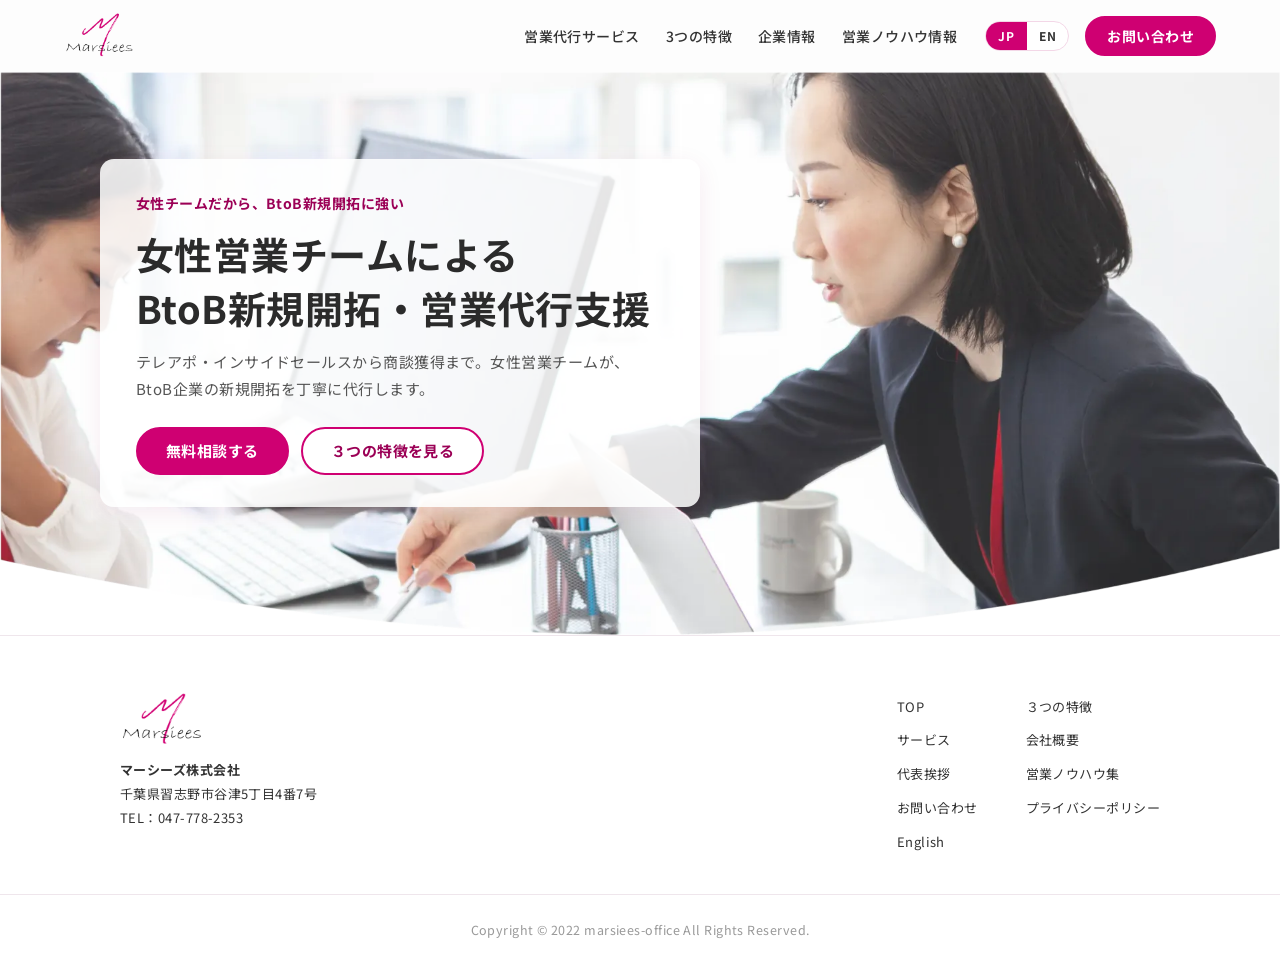
==== index.html @ 4cce7d61 "日本語トップのファーストビューを作成" ====
<!DOCTYPE html>
<html lang="ja">
<head>
<meta charset="UTF-8">
<meta name="viewport" content="width=device-width, initial-scale=1">
<title>営業代行は女性営業チームの【マーシーズ株式会社】へお任せ</title>
<link rel="icon" href="images/favicon-32.png" sizes="32x32">
<link rel="icon" href="images/icon-192.png" sizes="192x192">
<link rel="apple-touch-icon" href="images/apple-touch-icon.png">
<link rel="preconnect" href="https://fonts.googleapis.com">
<link rel="preconnect" href="https://fonts.gstatic.com" crossorigin>
<link rel="stylesheet" href="https://fonts.googleapis.com/css2?family=Archivo+Black&family=Noto+Sans+JP:wght@400;500;700;800&display=swap">
<link rel="stylesheet" href="css/style.css">
</head>
<body>
<a class="skip" href="#main">本文へスキップ</a>

<header class="header" id="header">
  <div class="header__inner">
    <a class="header__logo" href="./">
      <img src="images/logo.png" alt="マーシーズ株式会社" width="120" height="76">
    </a>
    <nav class="gnav" id="gnav" aria-label="メインメニュー">
      <ul class="gnav__list">
        <li><a href="https://marsiees.com/service/">営業代行サービス</a></li>
        <li><a href="#feature">3つの特徴</a></li>
        <li><a href="https://marsiees.com/about/">企業情報</a></li>
        <li><a href="https://marsiees.com/column/">営業ノウハウ情報</a></li>
      </ul>
      <div class="gnav__sub">
        <div class="lang" aria-label="言語切り替え">
          <span class="lang__item is-current" aria-current="true">JP</span>
          <a class="lang__item" href="en/" hreflang="en" lang="en">EN</a>
        </div>
        <a class="btn btn--primary gnav__cta" href="https://marsiees.com/contact/">お問い合わせ</a>
      </div>
    </nav>
    <button class="menu-btn" id="menuBtn" type="button" aria-label="メニューを開く" aria-expanded="false" aria-controls="gnav" data-open="メニューを開く" data-close="メニューを閉じる">
      <span></span><span></span><span></span>
    </button>
  </div>
</header>

<main id="main">

  <section class="hero">
    <div class="hero__slides" aria-hidden="true">
      <picture class="hero__slide is-active">
        <source media="(max-width: 768px)" srcset="images/hero-01-sp.webp">
        <img src="images/hero-01.webp" alt="" width="1920" height="844" fetchpriority="high">
      </picture>
      <picture class="hero__slide">
        <source media="(max-width: 768px)" srcset="images/hero-02-sp.webp">
        <img src="images/hero-02.webp" alt="" width="1920" height="844" loading="lazy">
      </picture>
      <picture class="hero__slide">
        <source media="(max-width: 768px)" srcset="images/hero-03-sp.webp">
        <img src="images/hero-03.webp" alt="" width="1920" height="844" loading="lazy">
      </picture>
    </div>
    <div class="hero__body">
      <div class="hero__box">
        <p class="hero__eyebrow">女性チームだから、BtoB新規開拓に強い</p>
        <h1 class="hero__title"><span>女性営業チームによる</span><span>BtoB新規開拓・</span><span>営業代行支援</span></h1>
        <p class="hero__copy">テレアポ・インサイドセールスから商談獲得まで。女性営業チームが、BtoB企業の新規開拓を丁寧に代行します。</p>
        <div class="hero__actions">
          <a class="btn btn--primary" href="https://marsiees.com/contact/">無料相談する</a>
          <a class="btn btn--ghost" href="#feature">３つの特徴を見る</a>
        </div>
      </div>
    </div>
  </section>

</main>

<footer class="footer">
  <div class="inner footer__inner">
    <div class="footer__info">
      <img src="images/logo.png" alt="マーシーズ株式会社" width="100" height="63" loading="lazy">
      <p class="footer__name">マーシーズ株式会社</p>
      <p>千葉県習志野市谷津5丁目4番7号<br>TEL：<a href="tel:0477782353">047-778-2353</a></p>
    </div>
    <ul class="footer__nav">
      <li><a href="./">TOP</a></li>
      <li><a href="#feature">３つの特徴</a></li>
      <li><a href="https://marsiees.com/service/">サービス</a></li>
      <li><a href="https://marsiees.com/about/">会社概要</a></li>
      <li><a href="https://marsiees.com/about/message/">代表挨拶</a></li>
      <li><a href="https://marsiees.com/column/">営業ノウハウ集</a></li>
      <li><a href="https://marsiees.com/contact/">お問い合わせ</a></li>
      <li><a href="https://marsiees.com/privacy-policy/">プライバシーポリシー</a></li>
      <li><a href="en/" hreflang="en" lang="en">English</a></li>
    </ul>
  </div>
  <p class="footer__copy"><small>Copyright &copy; 2022 marsiees-office All Rights Reserved.</small></p>
</footer>

<a class="pagetop" href="#main" aria-label="ページの先頭へ"></a>

<script src="js/main.js" defer></script>
</body>
</html>
---- css/style.css ----
:root {
  --main: #cf0072;
  --main-dark: #9b0056;
  --main-thin: rgba(255, 0, 143, .05);
  --text: #333;
  --text-sub: #666;
  --heading: #2b2b2b;
  --bg: #fdfdfd;
  --soft-pink: #fff6fb;
  --white: #fff;
  --line: #efe6ec;
  --pink-line: #f3d7e7;
  --shadow: 0 6px 24px rgba(155, 0, 86, .08);
  --radius: 10px;
  --ff: "Noto Sans JP", -apple-system, BlinkMacSystemFont, "Hiragino Kaku Gothic ProN", "Hiragino Sans", Meiryo, sans-serif;
  --ff-en: "Archivo Black", "Arial Black", Arial, sans-serif;
  --header-h: 72px;
}

*,
*::before,
*::after {
  box-sizing: border-box;
}

html {
  scroll-behavior: smooth;
  scroll-padding-top: var(--header-h);
  -webkit-text-size-adjust: 100%;
}

body {
  margin: 0;
  color: var(--text);
  background: var(--bg);
  font-family: var(--ff);
  font-size: 15px;
  line-height: 1.85;
  letter-spacing: .03em;
  overflow-x: hidden;
}

html[lang="en"] body {
  font-size: 16px;
  line-height: 1.75;
  letter-spacing: 0;
}

img,
video {
  max-width: 100%;
  height: auto;
  display: block;
}

a {
  color: inherit;
}

h1, h2, h3, h4, p, ul, ol, dl, dd, figure, blockquote {
  margin: 0;
}

ul, ol {
  padding: 0;
  list-style: none;
}

button,
input,
select,
textarea {
  font: inherit;
  color: inherit;
}

:focus-visible {
  outline: 3px solid rgba(207, 0, 114, .45);
  outline-offset: 2px;
}

.skip {
  position: absolute;
  top: -100px;
  left: 16px;
  z-index: 200;
  padding: 8px 16px;
  background: var(--main);
  color: var(--white);
}

.skip:focus {
  top: 8px;
}

.inner {
  width: 100%;
  max-width: 1080px;
  margin: 0 auto;
  padding: 0 20px;
}

.inner--narrow {
  max-width: 860px;
}

.section {
  padding: 88px 0;
}

.section--white {
  background: var(--white);
}

.section--pink {
  background: var(--soft-pink);
}

.sec-head {
  max-width: 780px;
  margin: 0 auto 44px;
  text-align: center;
}

.sec-head__en {
  display: block;
  color: var(--main);
  font-family: var(--ff-en);
  font-size: 30px;
  line-height: 1.1;
  letter-spacing: .1em;
  text-transform: uppercase;
}

.sec-head h2 {
  margin-top: 8px;
  color: var(--heading);
  font-size: clamp(20px, 2.6vw, 27px);
  font-weight: 700;
  line-height: 1.5;
}

html[lang="en"] .sec-head h2 {
  font-size: clamp(22px, 2.8vw, 32px);
  font-weight: 800;
  line-height: 1.3;
}

.sec-head p {
  margin-top: 14px;
  color: var(--text-sub);
}

.sec-head--left {
  margin-left: 0;
  text-align: left;
}

.btn {
  display: inline-flex;
  align-items: center;
  justify-content: center;
  gap: 8px;
  min-height: 48px;
  padding: 10px 28px;
  border: 2px solid var(--main);
  border-radius: 999px;
  font-size: 15px;
  font-weight: 700;
  line-height: 1.3;
  text-decoration: none;
  cursor: pointer;
  transition: background-color .2s, border-color .2s, color .2s, transform .2s;
}

.btn:hover {
  transform: translateY(-1px);
}

.btn--primary {
  background: var(--main);
  color: var(--white);
}

.btn--primary:hover {
  background: var(--main-dark);
  border-color: var(--main-dark);
}

.btn--ghost {
  background: var(--white);
  color: var(--main-dark);
}

.btn--ghost:hover {
  background: var(--main-thin);
}

.btn--white {
  border-color: var(--white);
  background: var(--white);
  color: var(--main-dark);
}

.btn-row {
  display: flex;
  flex-wrap: wrap;
  justify-content: center;
  gap: 12px;
  margin-top: 40px;
}

.card {
  overflow: hidden;
  border: 1px solid var(--line);
  border-radius: var(--radius);
  background: var(--white);
  box-shadow: var(--shadow);
}

.tag {
  display: inline-block;
  color: var(--main);
  font-size: 12px;
  font-weight: 700;
  letter-spacing: .06em;
}

.grid {
  display: grid;
  gap: 24px;
}

.grid--3 {
  grid-template-columns: repeat(3, 1fr);
}

.grid--2 {
  grid-template-columns: repeat(2, 1fr);
}

.text-link {
  color: var(--main);
  font-size: 14px;
  font-weight: 700;
  text-decoration: none;
}

.text-link:hover {
  text-decoration: underline;
}

.visually-hidden {
  position: absolute;
  width: 1px;
  height: 1px;
  overflow: hidden;
  clip: rect(0 0 0 0);
  white-space: nowrap;
}

@media (max-width: 1024px) {
  .grid--3 {
    grid-template-columns: repeat(2, 1fr);
  }
}

@media (max-width: 768px) {
  :root {
    --header-h: 60px;
  }

  .section {
    padding: 64px 0;
  }

  .sec-head {
    margin-bottom: 32px;
  }

  .sec-head__en {
    font-size: 24px;
  }

  .grid--3,
  .grid--2 {
    grid-template-columns: 1fr;
  }

  .btn-row .btn {
    flex: 1 1 100%;
  }
}

.header {
  position: fixed;
  top: 0;
  left: 0;
  z-index: 100;
  width: 100%;
  height: var(--header-h);
  background: rgba(253, 253, 253, .95);
  backdrop-filter: blur(6px);
  transition: box-shadow .3s;
}

.header.is-scrolled {
  box-shadow: 0 2px 16px rgba(0, 0, 0, .06);
}

.header__inner {
  display: flex;
  align-items: center;
  justify-content: space-between;
  gap: 24px;
  max-width: 1200px;
  height: 100%;
  margin: 0 auto;
  padding: 0 24px;
}

.header__logo img {
  width: auto;
  height: 48px;
}

.gnav {
  display: flex;
  align-items: center;
  gap: 28px;
}

.gnav__list {
  display: flex;
  gap: 26px;
}

.gnav__list a {
  position: relative;
  padding: 4px 0;
  font-size: 14px;
  font-weight: 500;
  text-decoration: none;
}

.gnav__list a::after {
  content: "";
  position: absolute;
  left: 0;
  bottom: -2px;
  width: 100%;
  height: 2px;
  background: var(--main);
  transform: scaleX(0);
  transform-origin: left;
  transition: transform .25s;
}

.gnav__list a:hover::after,
.gnav__list a[aria-current="page"]::after {
  transform: scaleX(1);
}

.gnav__sub {
  display: flex;
  align-items: center;
  gap: 16px;
}

.gnav__cta {
  min-height: 40px;
  padding: 6px 20px;
  font-size: 14px;
}

.lang {
  display: flex;
  overflow: hidden;
  border: 1px solid var(--pink-line);
  border-radius: 999px;
  background: var(--white);
  font-size: 12px;
  font-weight: 700;
  letter-spacing: .06em;
}

.lang__item {
  padding: 3px 12px;
  text-decoration: none;
  transition: background-color .2s;
}

a.lang__item:hover {
  background: var(--main-thin);
}

.lang__item.is-current {
  background: var(--main);
  color: var(--white);
}

.menu-btn {
  display: none;
  position: relative;
  width: 44px;
  height: 44px;
  padding: 0;
  border: 0;
  background: none;
  cursor: pointer;
}

.menu-btn span {
  position: absolute;
  left: 10px;
  width: 24px;
  height: 2px;
  border-radius: 2px;
  background: var(--heading);
  transition: transform .3s, opacity .3s;
}

.menu-btn span:nth-child(1) { top: 14px; }
.menu-btn span:nth-child(2) { top: 21px; }
.menu-btn span:nth-child(3) { top: 28px; }

.menu-btn[aria-expanded="true"] span:nth-child(1) { transform: translateY(7px) rotate(45deg); }
.menu-btn[aria-expanded="true"] span:nth-child(2) { opacity: 0; }
.menu-btn[aria-expanded="true"] span:nth-child(3) { transform: translateY(-7px) rotate(-45deg); }

.footer {
  padding: 56px 0 24px;
  border-top: 1px solid var(--line);
  background: var(--white);
}

.footer__inner {
  display: flex;
  justify-content: space-between;
  gap: 40px;
}

.footer__info img {
  width: 90px;
  margin-bottom: 10px;
}

.footer__name {
  font-weight: 700;
}

.footer__info p {
  font-size: 13px;
}

.footer__info a {
  text-decoration: none;
}

.footer__nav {
  display: grid;
  grid-template-columns: repeat(2, auto);
  gap: 6px 48px;
  align-content: start;
}

.footer__nav a {
  font-size: 13px;
  text-decoration: none;
}

.footer__nav a:hover {
  color: var(--main);
}

.footer__copy {
  margin-top: 40px;
  padding-top: 20px;
  border-top: 1px solid var(--line);
  color: #999;
  text-align: center;
}

.pagetop {
  position: fixed;
  right: 20px;
  bottom: 20px;
  z-index: 90;
  width: 46px;
  height: 46px;
  border-radius: 50%;
  background: var(--main);
  box-shadow: var(--shadow);
  opacity: 0;
  visibility: hidden;
  transition: opacity .3s, visibility .3s;
}

.pagetop::before {
  content: "";
  position: absolute;
  top: 19px;
  left: 17px;
  width: 11px;
  height: 11px;
  border-top: 2px solid var(--white);
  border-left: 2px solid var(--white);
  transform: rotate(45deg);
}

.pagetop.is-show {
  opacity: 1;
  visibility: visible;
}

@media (max-width: 1024px) {
  .menu-btn {
    display: block;
  }

  .gnav {
    position: fixed;
    top: var(--header-h);
    left: 0;
    right: 0;
    flex-direction: column;
    align-items: stretch;
    gap: 20px;
    max-height: calc(100vh - var(--header-h));
    padding: 16px 24px 28px;
    overflow-y: auto;
    background: var(--white);
    box-shadow: 0 12px 24px rgba(0, 0, 0, .08);
    opacity: 0;
    visibility: hidden;
    transform: translateY(-8px);
    transition: opacity .25s, transform .25s, visibility .25s;
  }

  .gnav.is-open {
    opacity: 1;
    visibility: visible;
    transform: none;
  }

  .gnav__list {
    flex-direction: column;
    gap: 0;
  }

  .gnav__list a {
    display: block;
    padding: 14px 0;
    border-bottom: 1px solid var(--line);
    font-size: 15px;
  }

  .gnav__list a::after {
    display: none;
  }

  .gnav__sub {
    justify-content: space-between;
  }

  .lang {
    font-size: 14px;
  }

  .lang__item {
    padding: 6px 16px;
  }
}

@media (max-width: 768px) {
  .header__inner {
    padding: 0 16px;
  }

  .header__logo img {
    height: 40px;
  }

  .footer__inner {
    flex-direction: column;
    gap: 28px;
  }
}

.hero {
  position: relative;
  padding-top: var(--header-h);
  background: var(--white);
}

.hero__slides {
  position: relative;
  width: 100%;
  aspect-ratio: 1920 / 844;
  max-height: 640px;
  overflow: hidden;
}

.hero__slide {
  position: absolute;
  inset: 0;
  opacity: 0;
  transition: opacity 1.4s ease;
}

.hero__slide.is-active {
  opacity: 1;
}

.hero__slide img {
  width: 100%;
  height: 100%;
  object-fit: cover;
  object-position: right center;
}

.hero__body {
  position: absolute;
  top: var(--header-h);
  left: 0;
  right: 0;
  bottom: 40px;
  display: flex;
  align-items: center;
  max-width: 1120px;
  margin: 0 auto;
  padding: 0 20px;
  pointer-events: none;
}

.hero__box {
  max-width: 600px;
  padding: 32px 36px;
  border-radius: 14px;
  background: rgba(255, 255, 255, .86);
  box-shadow: var(--shadow);
  pointer-events: auto;
}

.hero__eyebrow {
  margin-bottom: 10px;
  color: var(--main-dark);
  font-size: 14px;
  font-weight: 700;
}

.hero__title {
  color: var(--heading);
  font-size: clamp(26px, 3.2vw, 38px);
  font-weight: 700;
  line-height: 1.4;
}

html[lang="en"] .hero__title {
  font-size: clamp(30px, 3.8vw, 46px);
  font-weight: 800;
  line-height: 1.15;
  letter-spacing: -.01em;
}

.hero__title span {
  display: inline-block;
}

.hero__title em {
  color: var(--main);
  font-style: normal;
}

.hero__copy {
  margin-top: 14px;
  color: #555;
}

.hero__actions {
  display: flex;
  flex-wrap: wrap;
  gap: 12px;
  margin-top: 24px;
}

@media (max-width: 1024px) {
  .hero__box {
    max-width: 480px;
    padding: 26px 28px;
  }

  .hero__copy {
    font-size: 14px;
  }
}

@media (max-width: 768px) {
  .hero__slides {
    aspect-ratio: 750 / 1035;
    max-height: 64vh;
  }

  .hero__slide img {
    object-position: center top;
  }

  .hero__body {
    position: relative;
    top: auto;
    bottom: auto;
    z-index: 2;
    margin-top: -80px;
    padding: 0 16px;
  }

  .hero__box {
    max-width: none;
    padding: 26px 22px;
    background: rgba(255, 255, 255, .96);
  }

  .hero__copy {
    font-size: 15px;
  }

  .hero__actions .btn {
    flex: 1 1 100%;
  }
}
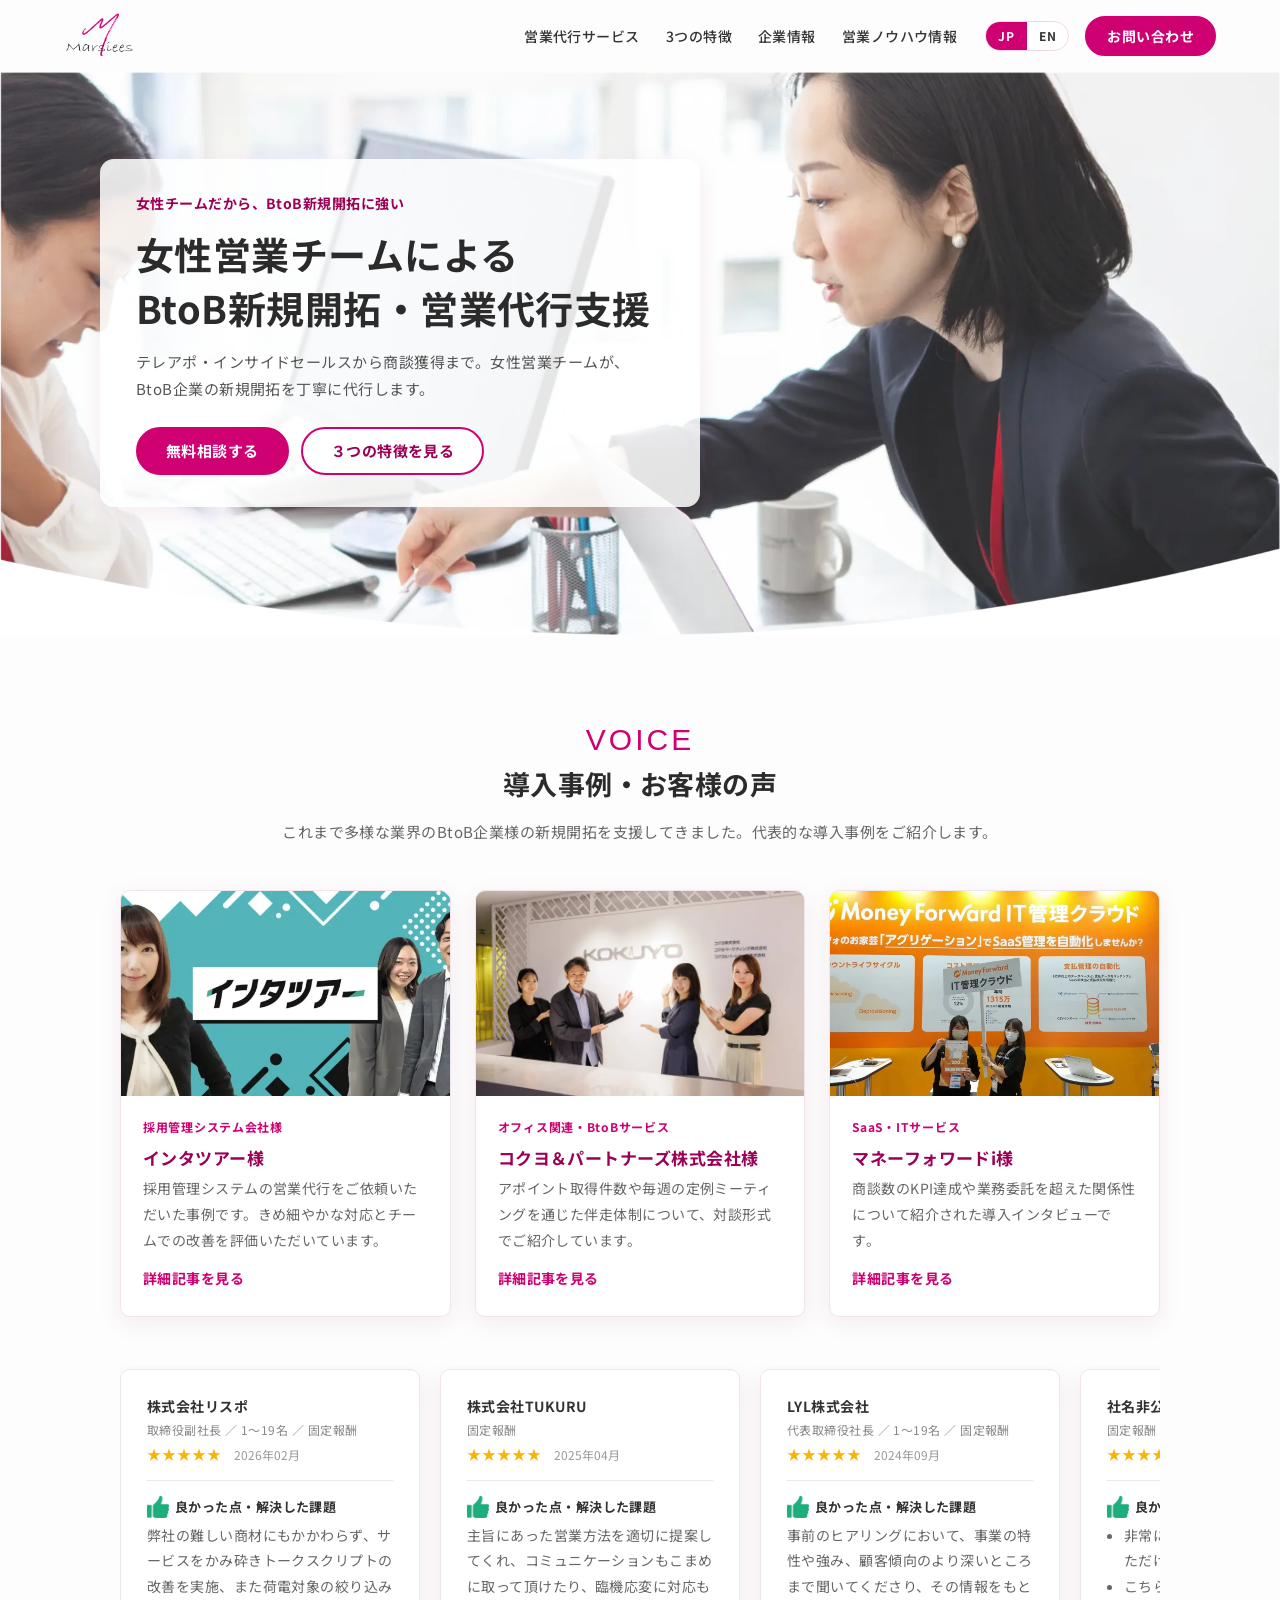
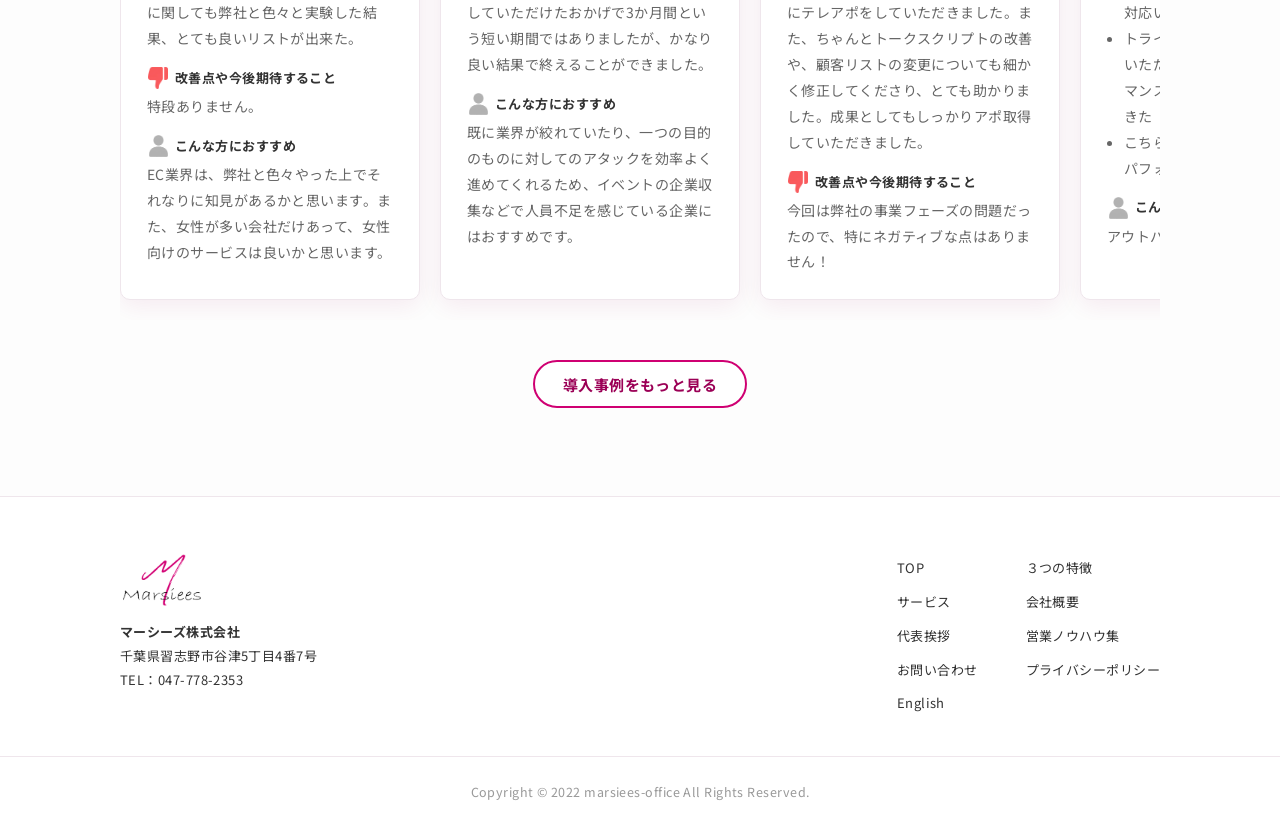
==== commit 44e2c479: "日本語トップに導入事例・お客様の声を追加" ====
--- a/index.html
+++ b/index.html
@@ -71,6 +71,104 @@
     </div>
   </section>
 
+  <section class="section voice" id="voice">
+    <div class="inner">
+      <div class="sec-head">
+        <span class="sec-head__en">Voice</span>
+        <h2>導入事例・お客様の声</h2>
+        <p>これまで多様な業界のBtoB企業様の新規開拓を支援してきました。代表的な導入事例をご紹介します。</p>
+      </div>
+
+      <div class="grid grid--3 cases">
+        <article class="card case-card">
+          <img src="images/case-intertour.webp" alt="インタツアー様とマーシーズ" width="720" height="379" loading="lazy">
+          <div class="case-card__body">
+            <span class="tag">採用管理システム会社様</span>
+            <h3>インタツアー様</h3>
+            <p>採用管理システムの営業代行をご依頼いただいた事例です。きめ細やかな対応とチームでの改善を評価いただいています。</p>
+            <a class="text-link" href="https://marsiees.com/case/">詳細記事を見る</a>
+          </div>
+        </article>
+        <article class="card case-card">
+          <img src="images/case-kokuyo.webp" alt="コクヨ＆パートナーズ株式会社様とマーシーズ" width="720" height="480" loading="lazy">
+          <div class="case-card__body">
+            <span class="tag">オフィス関連・BtoBサービス</span>
+            <h3>コクヨ＆パートナーズ株式会社様</h3>
+            <p>アポイント取得件数や毎週の定例ミーティングを通じた伴走体制について、対談形式でご紹介しています。</p>
+            <a class="text-link" href="https://marsiees.com/case/">詳細記事を見る</a>
+          </div>
+        </article>
+        <article class="card case-card">
+          <img src="images/case-mfi.webp" alt="マネーフォワードi様" width="720" height="405" loading="lazy">
+          <div class="case-card__body">
+            <span class="tag">SaaS・ITサービス</span>
+            <h3>マネーフォワードi様</h3>
+            <p>商談数のKPI達成や業務委託を超えた関係性について紹介された導入インタビューです。</p>
+            <a class="text-link" href="https://marsiees.com/case/">詳細記事を見る</a>
+          </div>
+        </article>
+      </div>
+
+      <div class="reviews" tabindex="0" aria-label="お客様の声">
+        <article class="review">
+          <header class="review__head">
+            <p class="review__name">株式会社リスポ</p>
+            <p class="review__meta">取締役副社長 ／ 1〜19名 ／ 固定報酬</p>
+            <p class="review__stars"><span aria-hidden="true">★★★★★</span><span class="visually-hidden">5点満点中5点</span> <time datetime="2026-02">2026年02月</time></p>
+          </header>
+          <h3 class="review__label review__label--good">良かった点・解決した課題</h3>
+          <p>弊社の難しい商材にもかかわらず、サービスをかみ砕きトークスクリプトの改善を実施、また荷電対象の絞り込みに関しても弊社と色々と実験した結果、とても良いリストが出来た。</p>
+          <h3 class="review__label review__label--bad">改善点や今後期待すること</h3>
+          <p>特段ありません。</p>
+          <h3 class="review__label review__label--human">こんな方におすすめ</h3>
+          <p>EC業界は、弊社と色々やった上でそれなりに知見があるかと思います。また、女性が多い会社だけあって、女性向けのサービスは良いかと思います。</p>
+        </article>
+        <article class="review">
+          <header class="review__head">
+            <p class="review__name">株式会社TUKURU</p>
+            <p class="review__meta">固定報酬</p>
+            <p class="review__stars"><span aria-hidden="true">★★★★★</span><span class="visually-hidden">5点満点中5点</span> <time datetime="2025-04">2025年04月</time></p>
+          </header>
+          <h3 class="review__label review__label--good">良かった点・解決した課題</h3>
+          <p>主旨にあった営業方法を適切に提案してくれ、コミュニケーションもこまめに取って頂けたり、臨機応変に対応もしていただけたおかげで3か月間という短い期間ではありましたが、かなり良い結果で終えることができました。</p>
+          <h3 class="review__label review__label--human">こんな方におすすめ</h3>
+          <p>既に業界が絞れていたり、一つの目的のものに対してのアタックを効率よく進めてくれるため、イベントの企業収集などで人員不足を感じている企業にはおすすめです。</p>
+        </article>
+        <article class="review">
+          <header class="review__head">
+            <p class="review__name">LYL株式会社</p>
+            <p class="review__meta">代表取締役社長 ／ 1〜19名 ／ 固定報酬</p>
+            <p class="review__stars"><span aria-hidden="true">★★★★★</span><span class="visually-hidden">5点満点中5点</span> <time datetime="2024-09">2024年09月</time></p>
+          </header>
+          <h3 class="review__label review__label--good">良かった点・解決した課題</h3>
+          <p>事前のヒアリングにおいて、事業の特性や強み、顧客傾向のより深いところまで聞いてくださり、その情報をもとにテレアポをしていただきました。また、ちゃんとトークスクリプトの改善や、顧客リストの変更についても細かく修正してくださり、とても助かりました。成果としてもしっかりアポ取得していただきました。</p>
+          <h3 class="review__label review__label--bad">改善点や今後期待すること</h3>
+          <p>今回は弊社の事業フェーズの問題だったので、特にネガティブな点はありません！</p>
+        </article>
+        <article class="review">
+          <header class="review__head">
+            <p class="review__name">社名非公開</p>
+            <p class="review__meta">固定報酬</p>
+            <p class="review__stars"><span aria-hidden="true">★★★★★</span><span class="visually-hidden">5点満点中5点</span> <time datetime="2024-01">2024年01月</time></p>
+          </header>
+          <h3 class="review__label review__label--good">良かった点・解決した課題</h3>
+          <ul class="review__list">
+            <li>非常にスピード感をもって対応いただけた</li>
+            <li>こちらの意向を汲み取り、柔軟に対応いただけた</li>
+            <li>トライアルでアウトバウンドしていただけたので、実際にパフォーマンスを適切に評価することができた</li>
+            <li>こちらが想定している以上に高いパフォーマンスを出してくれた</li>
+          </ul>
+          <h3 class="review__label review__label--human">こんな方におすすめ</h3>
+          <p>アウトバウンド営業</p>
+        </article>
+      </div>
+
+      <div class="btn-row">
+        <a class="btn btn--ghost" href="https://marsiees.com/case/">導入事例をもっと見る</a>
+      </div>
+    </div>
+  </section>
+
 </main>
 
 <footer class="footer">
--- a/css/style.css
+++ b/css/style.css
@@ -728,3 +728,113 @@
     flex: 1 1 100%;
   }
 }
+
+.case-card img {
+  width: 100%;
+  aspect-ratio: 16 / 10;
+  object-fit: cover;
+}
+
+.case-card__body {
+  display: flex;
+  flex-direction: column;
+  gap: 6px;
+  padding: 20px 22px 24px;
+}
+
+.case-card h3 {
+  color: var(--main-dark);
+  font-size: 17px;
+  line-height: 1.5;
+}
+
+.case-card p {
+  flex: 1;
+  color: var(--text-sub);
+  font-size: 14px;
+}
+
+.case-card .text-link {
+  margin-top: 6px;
+}
+
+.reviews {
+  position: relative;
+  display: grid;
+  grid-auto-flow: column;
+  grid-auto-columns: minmax(300px, 420px);
+  gap: 20px;
+  margin-top: 48px;
+  padding: 4px 4px 20px;
+  overflow-x: auto;
+  scroll-snap-type: x mandatory;
+  scrollbar-color: var(--pink-line) transparent;
+}
+
+.review {
+  padding: 24px 26px;
+  border: 1px solid var(--line);
+  border-radius: var(--radius);
+  background: var(--white);
+  box-shadow: var(--shadow);
+  font-size: 14px;
+  scroll-snap-align: start;
+}
+
+.review__head {
+  margin-bottom: 12px;
+  padding-bottom: 12px;
+  border-bottom: 1px solid var(--line);
+}
+
+.review__name {
+  font-weight: 700;
+}
+
+.review__meta {
+  color: #888;
+  font-size: 12px;
+}
+
+.review__stars {
+  color: #f5b50a;
+  letter-spacing: 1px;
+}
+
+.review__stars time {
+  margin-left: 8px;
+  color: #999;
+  font-size: 12px;
+  letter-spacing: 0;
+}
+
+.review__label {
+  display: flex;
+  align-items: center;
+  gap: 6px;
+  margin: 14px 0 4px;
+  font-size: 13px;
+  font-weight: 700;
+}
+
+.review__label::before {
+  content: "";
+  flex-shrink: 0;
+  width: 22px;
+  height: 22px;
+  background: center / contain no-repeat;
+}
+
+.review__label--good::before { background-image: url("../images/icon-good.webp"); }
+.review__label--bad::before { background-image: url("../images/icon-bad.webp"); }
+.review__label--human::before { background-image: url("../images/icon-human.webp"); }
+
+.review__list {
+  padding-left: 1.2em;
+  list-style: disc;
+}
+
+.review > p,
+.review__list {
+  color: var(--text-sub);
+}
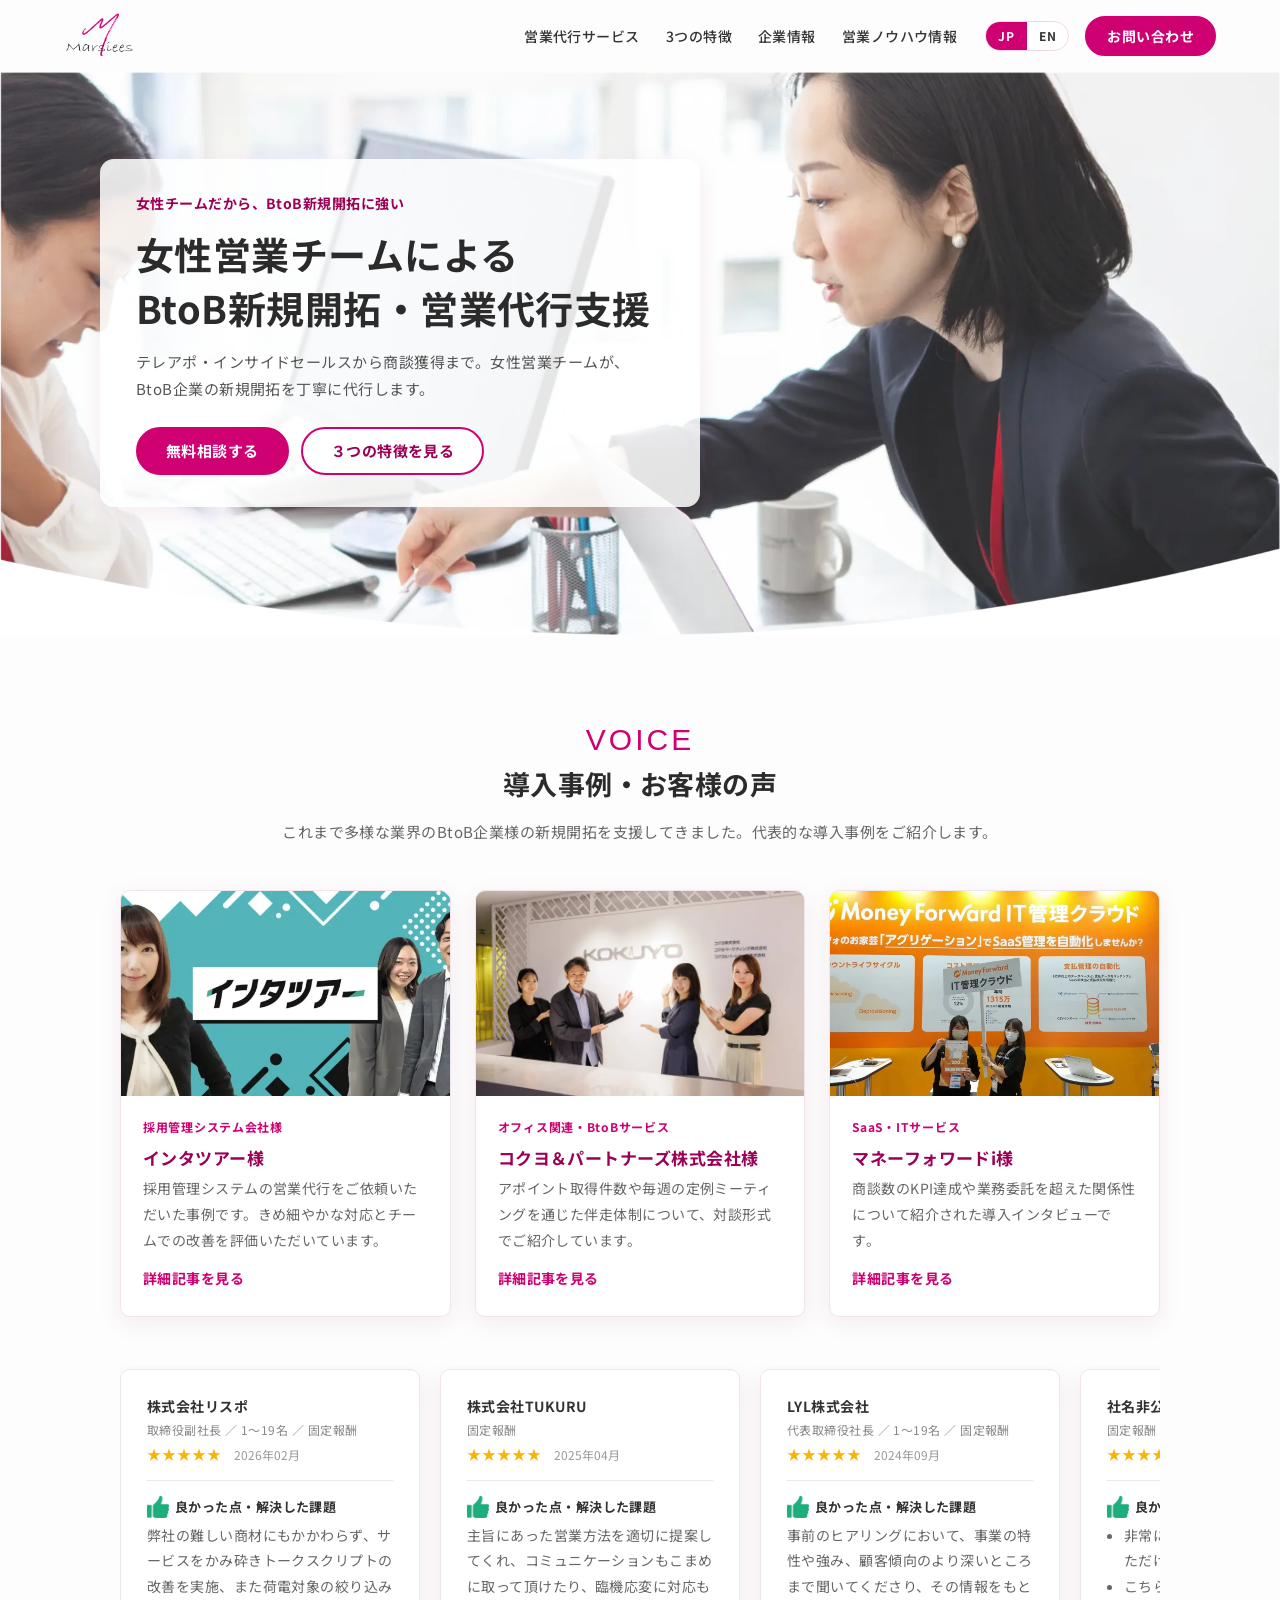
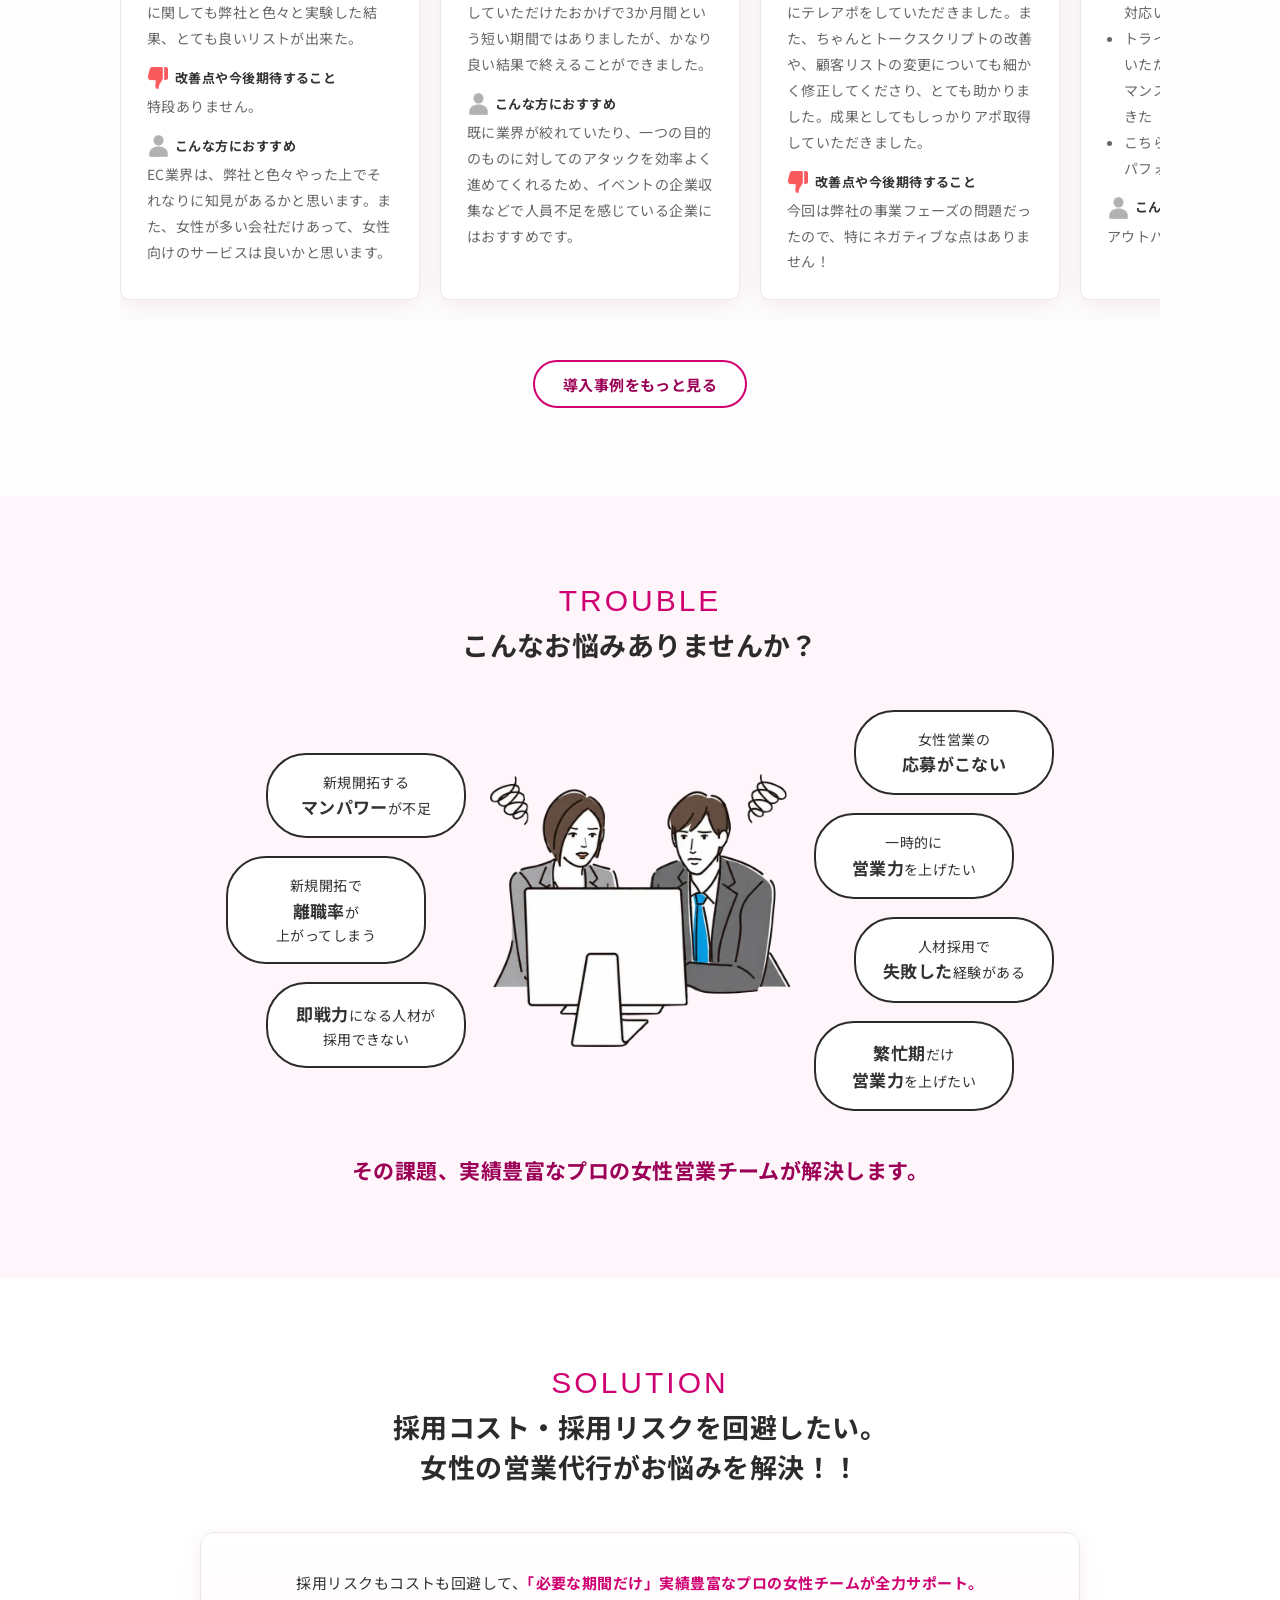
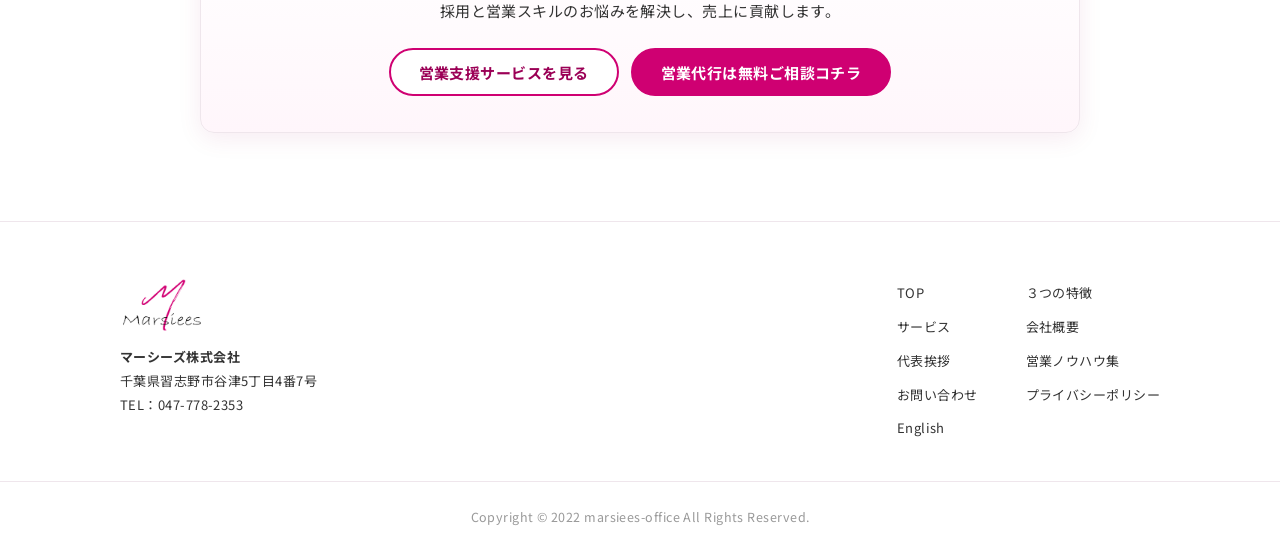
==== commit 70d25948: "日本語トップにお悩み（TROUBLE）と解決策（SOLUTION）を追加" ====
--- a/index.html
+++ b/index.html
@@ -169,6 +169,48 @@
     </div>
   </section>
 
+  <section class="section section--pink trouble" id="trouble">
+    <div class="inner">
+      <div class="sec-head">
+        <span class="sec-head__en">Trouble</span>
+        <h2>こんなお悩みありませんか？</h2>
+      </div>
+      <div class="trouble__wrap">
+        <ul class="bubbles bubbles--left">
+          <li class="bubble">新規開拓する<br><strong>マンパワー</strong>が不足</li>
+          <li class="bubble">新規開拓で<br><strong>離職率</strong>が<br>上がってしまう</li>
+          <li class="bubble"><strong>即戦力</strong>になる人材が<br>採用できない</li>
+        </ul>
+        <figure class="trouble__img">
+          <img src="images/challenges.webp" alt="パソコンの前で悩む男女の担当者" width="720" height="656" loading="lazy">
+        </figure>
+        <ul class="bubbles bubbles--right">
+          <li class="bubble">女性営業の<br><strong>応募がこない</strong></li>
+          <li class="bubble">一時的に<br><strong>営業力</strong>を上げたい</li>
+          <li class="bubble">人材採用で<br><strong>失敗した</strong>経験がある</li>
+          <li class="bubble"><strong>繁忙期</strong>だけ<br><strong>営業力</strong>を上げたい</li>
+        </ul>
+      </div>
+      <p class="trouble__answer">その課題、実績豊富なプロの女性営業チームが解決します。</p>
+    </div>
+  </section>
+
+  <section class="section section--white solution-box">
+    <div class="inner">
+      <div class="sec-head">
+        <span class="sec-head__en">Solution</span>
+        <h2><span>採用コスト・</span><span>採用リスクを回避したい。</span><br><span>女性の営業代行が</span><span>お悩みを解決！！</span></h2>
+      </div>
+      <div class="solution-box__body">
+        <p>採用リスクもコストも回避して、<strong>「必要な期間だけ」実績豊富なプロの女性チームが全力サポート。</strong><br>採用と営業スキルのお悩みを解決し、売上に貢献します。</p>
+        <div class="btn-row">
+          <a class="btn btn--ghost" href="https://marsiees.com/service/">営業支援サービスを見る</a>
+          <a class="btn btn--primary" href="https://marsiees.com/contact/">営業代行は無料ご相談コチラ</a>
+        </div>
+      </div>
+    </div>
+  </section>
+
 </main>
 
 <footer class="footer">
--- a/css/style.css
+++ b/css/style.css
@@ -146,6 +146,10 @@
   line-height: 1.3;
 }
 
+.sec-head h2 span {
+  display: inline-block;
+}
+
 .sec-head p {
   margin-top: 14px;
   color: var(--text-sub);
@@ -838,3 +842,126 @@
 .review__list {
   color: var(--text-sub);
 }
+
+.trouble__wrap {
+  display: grid;
+  grid-template-columns: 1fr 300px 1fr;
+  align-items: center;
+  gap: 24px;
+}
+
+.bubbles {
+  display: grid;
+  gap: 18px;
+}
+
+.bubbles--left {
+  justify-items: end;
+}
+
+.bubbles--right {
+  justify-items: start;
+}
+
+.bubble {
+  position: relative;
+  min-width: 200px;
+  padding: 16px 24px;
+  border: 2px solid var(--heading);
+  border-radius: 40px;
+  background: var(--white);
+  font-size: 14px;
+  line-height: 1.6;
+  text-align: center;
+}
+
+.bubble strong {
+  font-size: 17px;
+}
+
+.bubbles--left .bubble:nth-child(2) {
+  margin-right: 40px;
+}
+
+.bubbles--right .bubble:nth-child(odd) {
+  margin-left: 40px;
+}
+
+.trouble__img img {
+  width: 100%;
+}
+
+.trouble__answer {
+  margin-top: 40px;
+  color: var(--main-dark);
+  font-size: clamp(17px, 2vw, 21px);
+  font-weight: 700;
+  text-align: center;
+}
+
+.solution-box__body {
+  max-width: 880px;
+  margin: 0 auto;
+  padding: 36px 32px;
+  border: 1px solid var(--line);
+  border-radius: 14px;
+  background: linear-gradient(180deg, var(--white), var(--soft-pink));
+  box-shadow: var(--shadow);
+  text-align: center;
+}
+
+.solution-box__body strong {
+  color: var(--main);
+}
+
+.solution-box__body .btn-row {
+  margin-top: 24px;
+}
+
+@media (max-width: 1024px) {
+  .trouble__wrap {
+    grid-template-columns: 1fr 1fr;
+  }
+
+  .trouble__img {
+    grid-column: 1 / -1;
+    grid-row: 1;
+    width: 260px;
+    margin: 0 auto;
+  }
+
+  .bubbles--left,
+  .bubbles--right {
+    justify-items: stretch;
+  }
+
+  .bubbles .bubble:nth-child(n) {
+    min-width: 0;
+    margin: 0;
+  }
+}
+
+@media (max-width: 768px) {
+  .trouble__wrap {
+    gap: 12px;
+  }
+
+  .bubbles {
+    gap: 12px;
+  }
+
+  .bubble {
+    padding: 12px 10px;
+    border-radius: 24px;
+    font-size: 12px;
+  }
+
+  .bubble strong {
+    font-size: 14px;
+  }
+
+  .solution-box__body {
+    padding: 28px 20px;
+    text-align: left;
+  }
+}
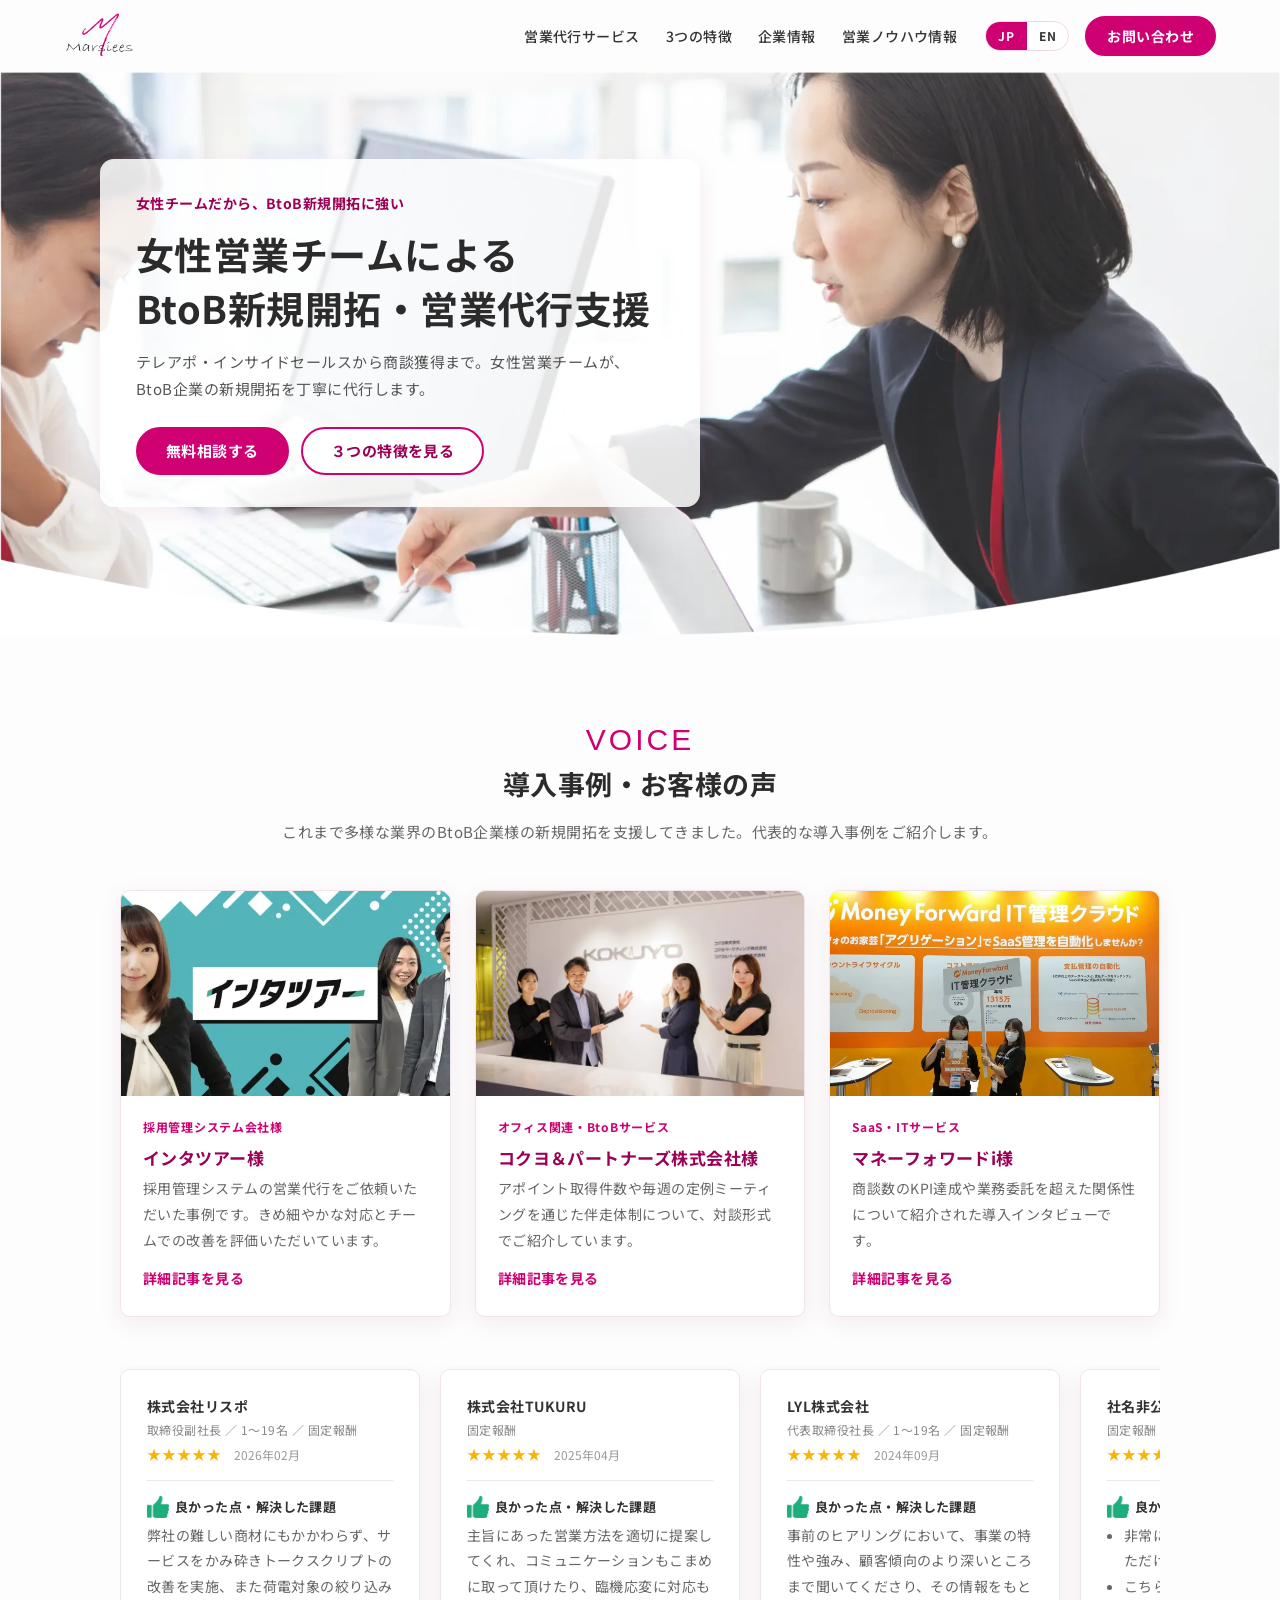
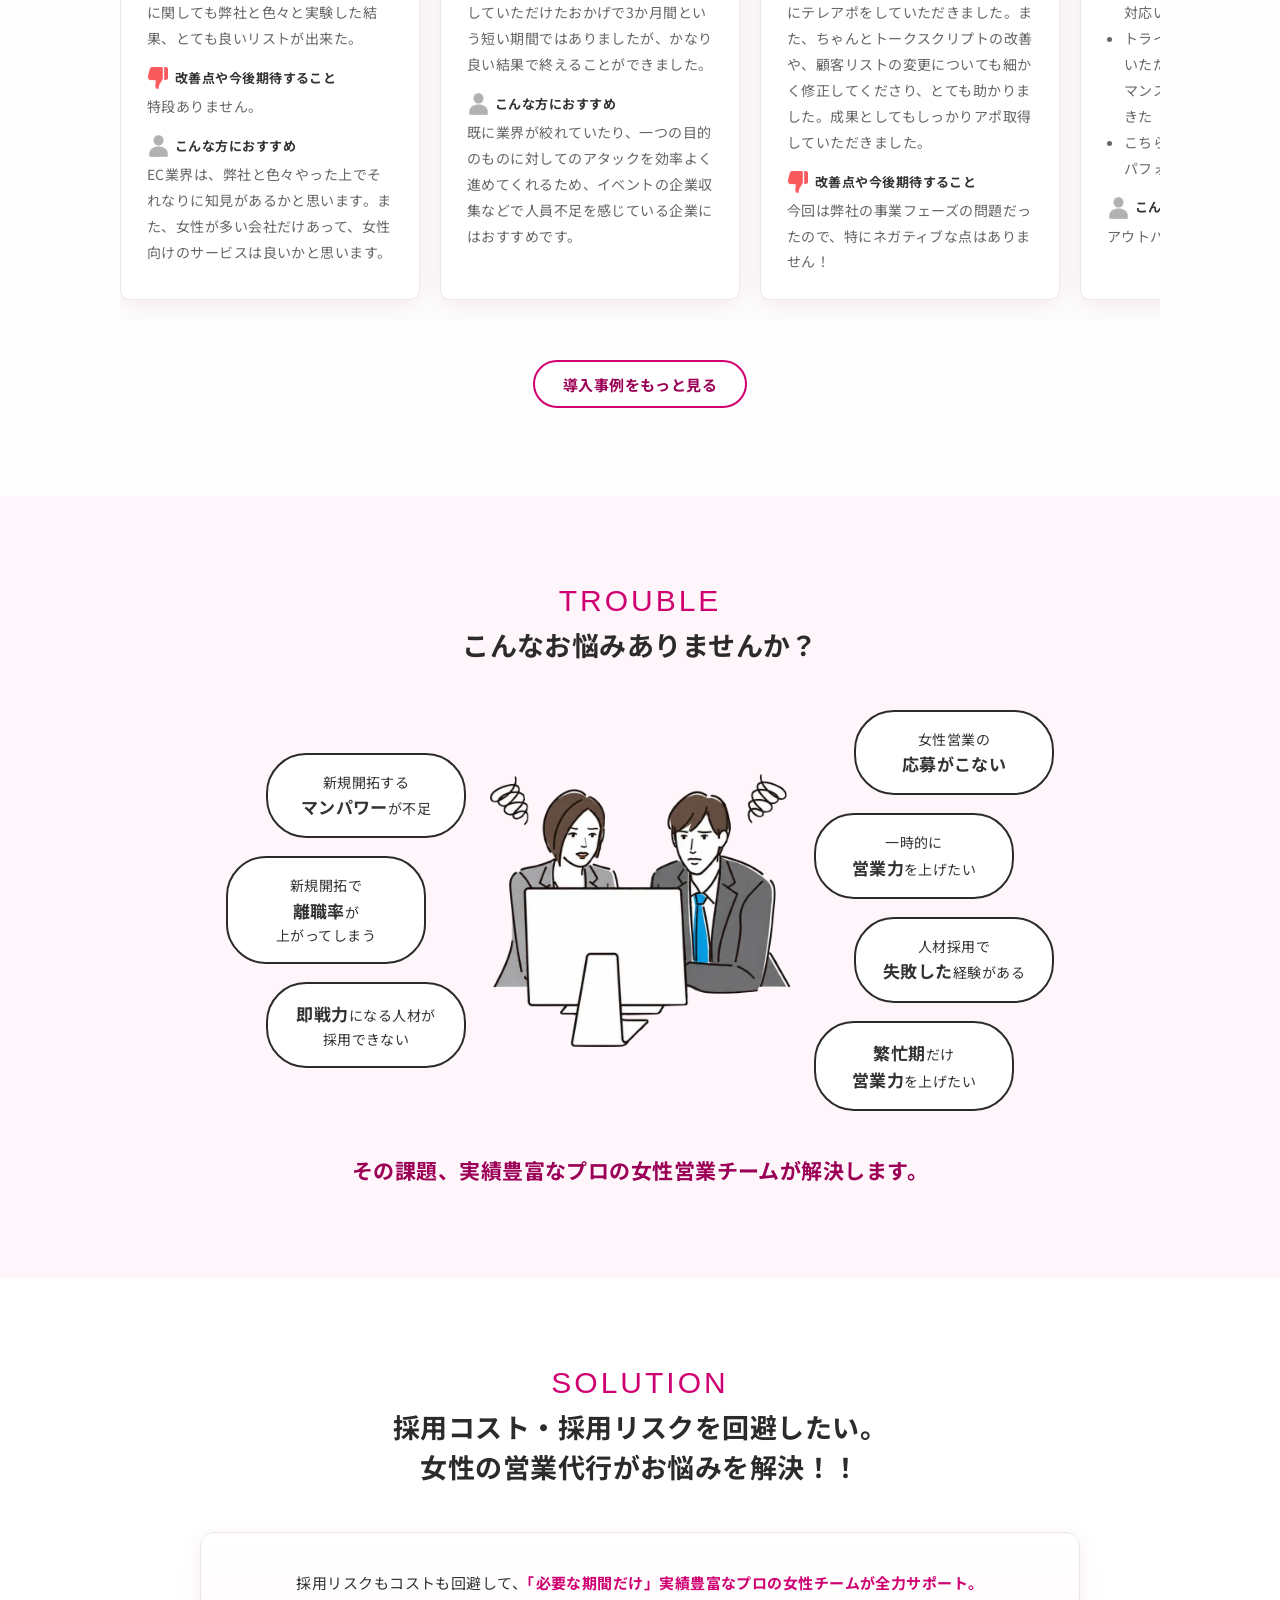
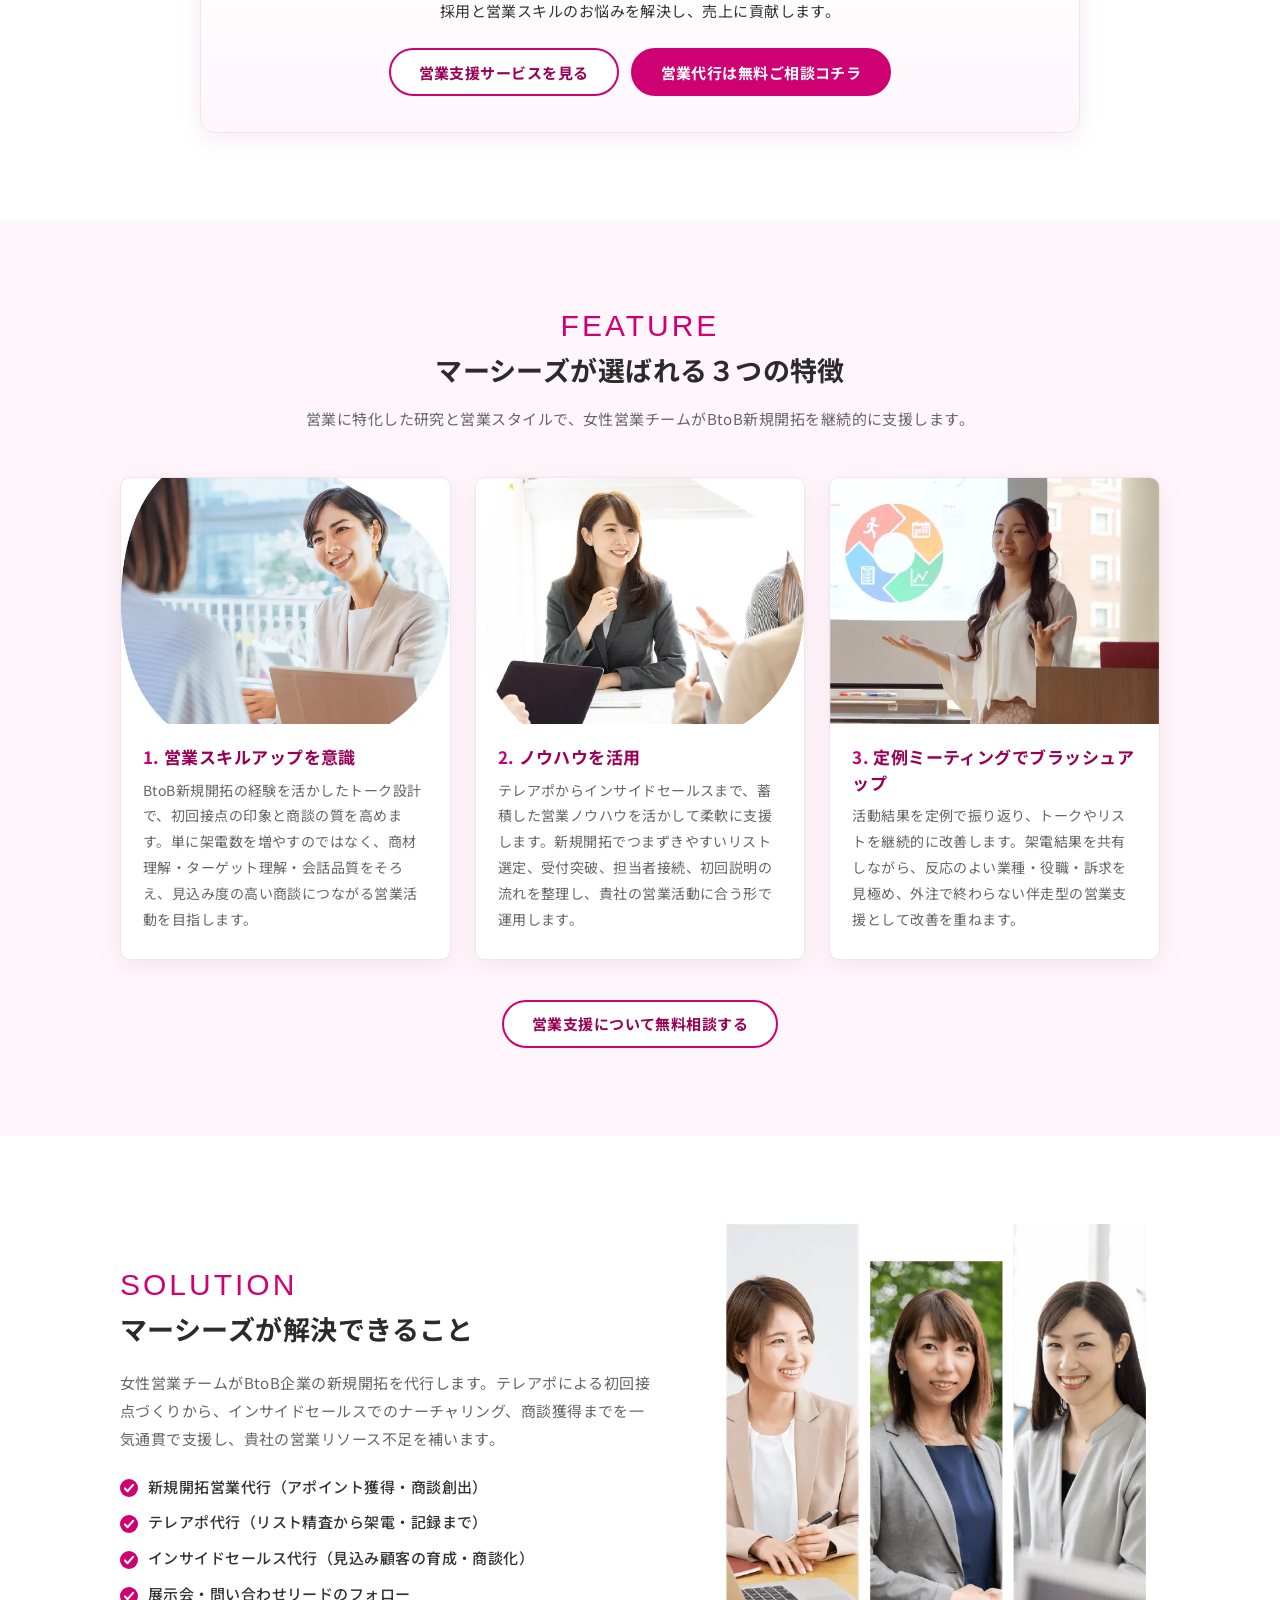
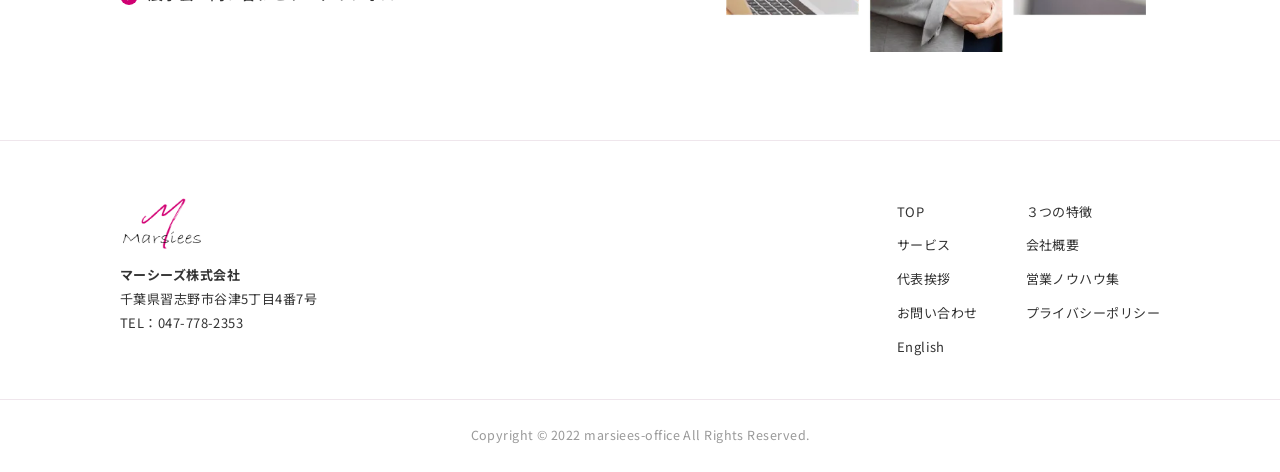
==== commit e2579d54: "日本語トップに３つの特徴と解決できることを追加" ====
--- a/index.html
+++ b/index.html
@@ -211,6 +211,63 @@
     </div>
   </section>
 
+  <section class="section section--pink feature" id="feature">
+    <div class="inner">
+      <div class="sec-head">
+        <span class="sec-head__en">Feature</span>
+        <h2>マーシーズが選ばれる３つの特徴</h2>
+        <p>営業に特化した研究と営業スタイルで、女性営業チームがBtoB新規開拓を継続的に支援します。</p>
+      </div>
+      <div class="grid grid--3">
+        <article class="card feature-card">
+          <img src="images/feature-01.webp" alt="お客様と打ち合わせをする女性営業" width="600" height="566" loading="lazy">
+          <div class="feature-card__body">
+            <h3><span>1.</span>営業スキルアップを意識</h3>
+            <p>BtoB新規開拓の経験を活かしたトーク設計で、初回接点の印象と商談の質を高めます。単に架電数を増やすのではなく、商材理解・ターゲット理解・会話品質をそろえ、見込み度の高い商談につながる営業活動を目指します。</p>
+          </div>
+        </article>
+        <article class="card feature-card">
+          <img src="images/feature-02.webp" alt="ノートパソコンを持つ女性営業" width="600" height="566" loading="lazy">
+          <div class="feature-card__body">
+            <h3><span>2.</span>ノウハウを活用</h3>
+            <p>テレアポからインサイドセールスまで、蓄積した営業ノウハウを活かして柔軟に支援します。新規開拓でつまずきやすいリスト選定、受付突破、担当者接続、初回説明の流れを整理し、貴社の営業活動に合う形で運用します。</p>
+          </div>
+        </article>
+        <article class="card feature-card">
+          <img src="images/feature-03.webp" alt="定例ミーティングで説明する女性営業" width="600" height="570" loading="lazy">
+          <div class="feature-card__body">
+            <h3><span>3.</span>定例ミーティングでブラッシュアップ</h3>
+            <p>活動結果を定例で振り返り、トークやリストを継続的に改善します。架電結果を共有しながら、反応のよい業種・役職・訴求を見極め、外注で終わらない伴走型の営業支援として改善を重ねます。</p>
+          </div>
+        </article>
+      </div>
+      <div class="btn-row">
+        <a class="btn btn--ghost" href="https://marsiees.com/contact/">営業支援について無料相談する</a>
+      </div>
+    </div>
+  </section>
+
+  <section class="section section--white can-do">
+    <div class="inner can-do__inner">
+      <div class="can-do__text">
+        <div class="sec-head sec-head--left">
+          <span class="sec-head__en">Solution</span>
+          <h2>マーシーズが解決できること</h2>
+        </div>
+        <p>女性営業チームがBtoB企業の新規開拓を代行します。テレアポによる初回接点づくりから、インサイドセールスでのナーチャリング、商談獲得までを一気通貫で支援し、貴社の営業リソース不足を補います。</p>
+        <ul class="checklist">
+          <li>新規開拓営業代行（アポイント獲得・商談創出）</li>
+          <li>テレアポ代行（リスト精査から架電・記録まで）</li>
+          <li>インサイドセールス代行（見込み顧客の育成・商談化）</li>
+          <li>展示会・問い合わせリードのフォロー</li>
+        </ul>
+      </div>
+      <figure class="can-do__img">
+        <img src="images/team.webp" alt="マーシーズの女性営業チーム3名" width="640" height="652" loading="lazy">
+      </figure>
+    </div>
+  </section>
+
 </main>
 
 <footer class="footer">
--- a/css/style.css
+++ b/css/style.css
@@ -965,3 +965,88 @@
     text-align: left;
   }
 }
+
+.feature-card img {
+  width: 100%;
+  aspect-ratio: 4 / 3;
+  object-fit: cover;
+}
+
+.feature-card__body {
+  padding: 20px 22px 26px;
+}
+
+.feature-card h3 {
+  margin-bottom: 8px;
+  color: var(--main-dark);
+  font-size: 17px;
+  line-height: 1.5;
+}
+
+.feature-card h3 span {
+  margin-right: 4px;
+  color: var(--main);
+}
+
+.feature-card p {
+  color: var(--text-sub);
+  font-size: 14px;
+}
+
+.can-do__inner {
+  display: grid;
+  grid-template-columns: 1.2fr 1fr;
+  align-items: center;
+  gap: 56px;
+}
+
+.can-do__text .sec-head {
+  margin-bottom: 20px;
+}
+
+.can-do__text > p {
+  color: var(--text-sub);
+}
+
+.checklist {
+  display: grid;
+  gap: 8px;
+  margin-top: 20px;
+}
+
+.checklist li {
+  position: relative;
+  padding-left: 28px;
+  font-weight: 500;
+}
+
+.checklist li::before {
+  content: "";
+  position: absolute;
+  top: .45em;
+  left: 0;
+  width: 18px;
+  height: 18px;
+  border-radius: 50%;
+  background: var(--main) url("data:image/svg+xml,%3Csvg xmlns='http://www.w3.org/2000/svg' viewBox='0 0 20 20'%3E%3Cpath d='M5.5 10.5l3 3 6-7' fill='none' stroke='%23fff' stroke-width='2.4' stroke-linecap='round' stroke-linejoin='round'/%3E%3C/svg%3E") center / 100% no-repeat;
+}
+
+.can-do__img img {
+  max-width: 420px;
+  margin: 0 auto;
+}
+
+@media (max-width: 768px) {
+  .can-do__inner {
+    grid-template-columns: 1fr;
+    gap: 32px;
+  }
+
+  .can-do__text .sec-head {
+    text-align: center;
+  }
+
+  .can-do__img img {
+    max-width: 300px;
+  }
+}
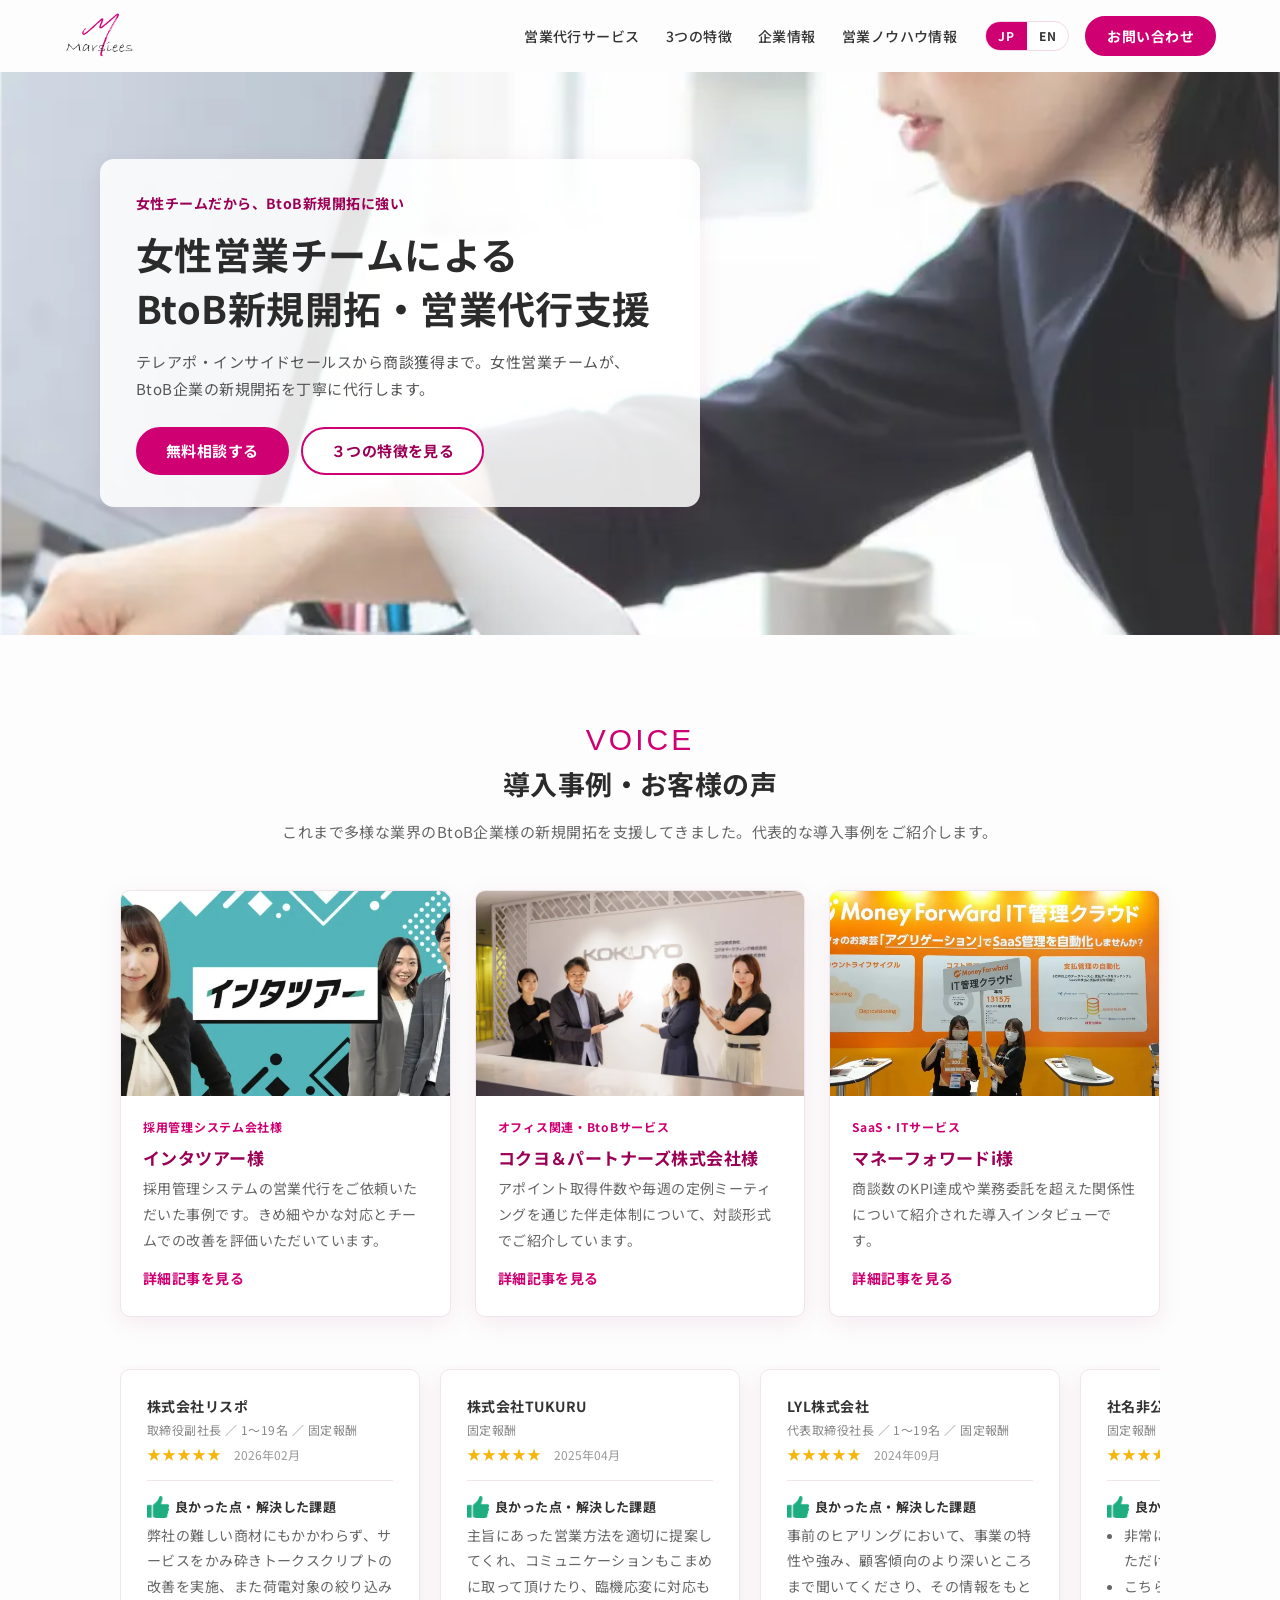
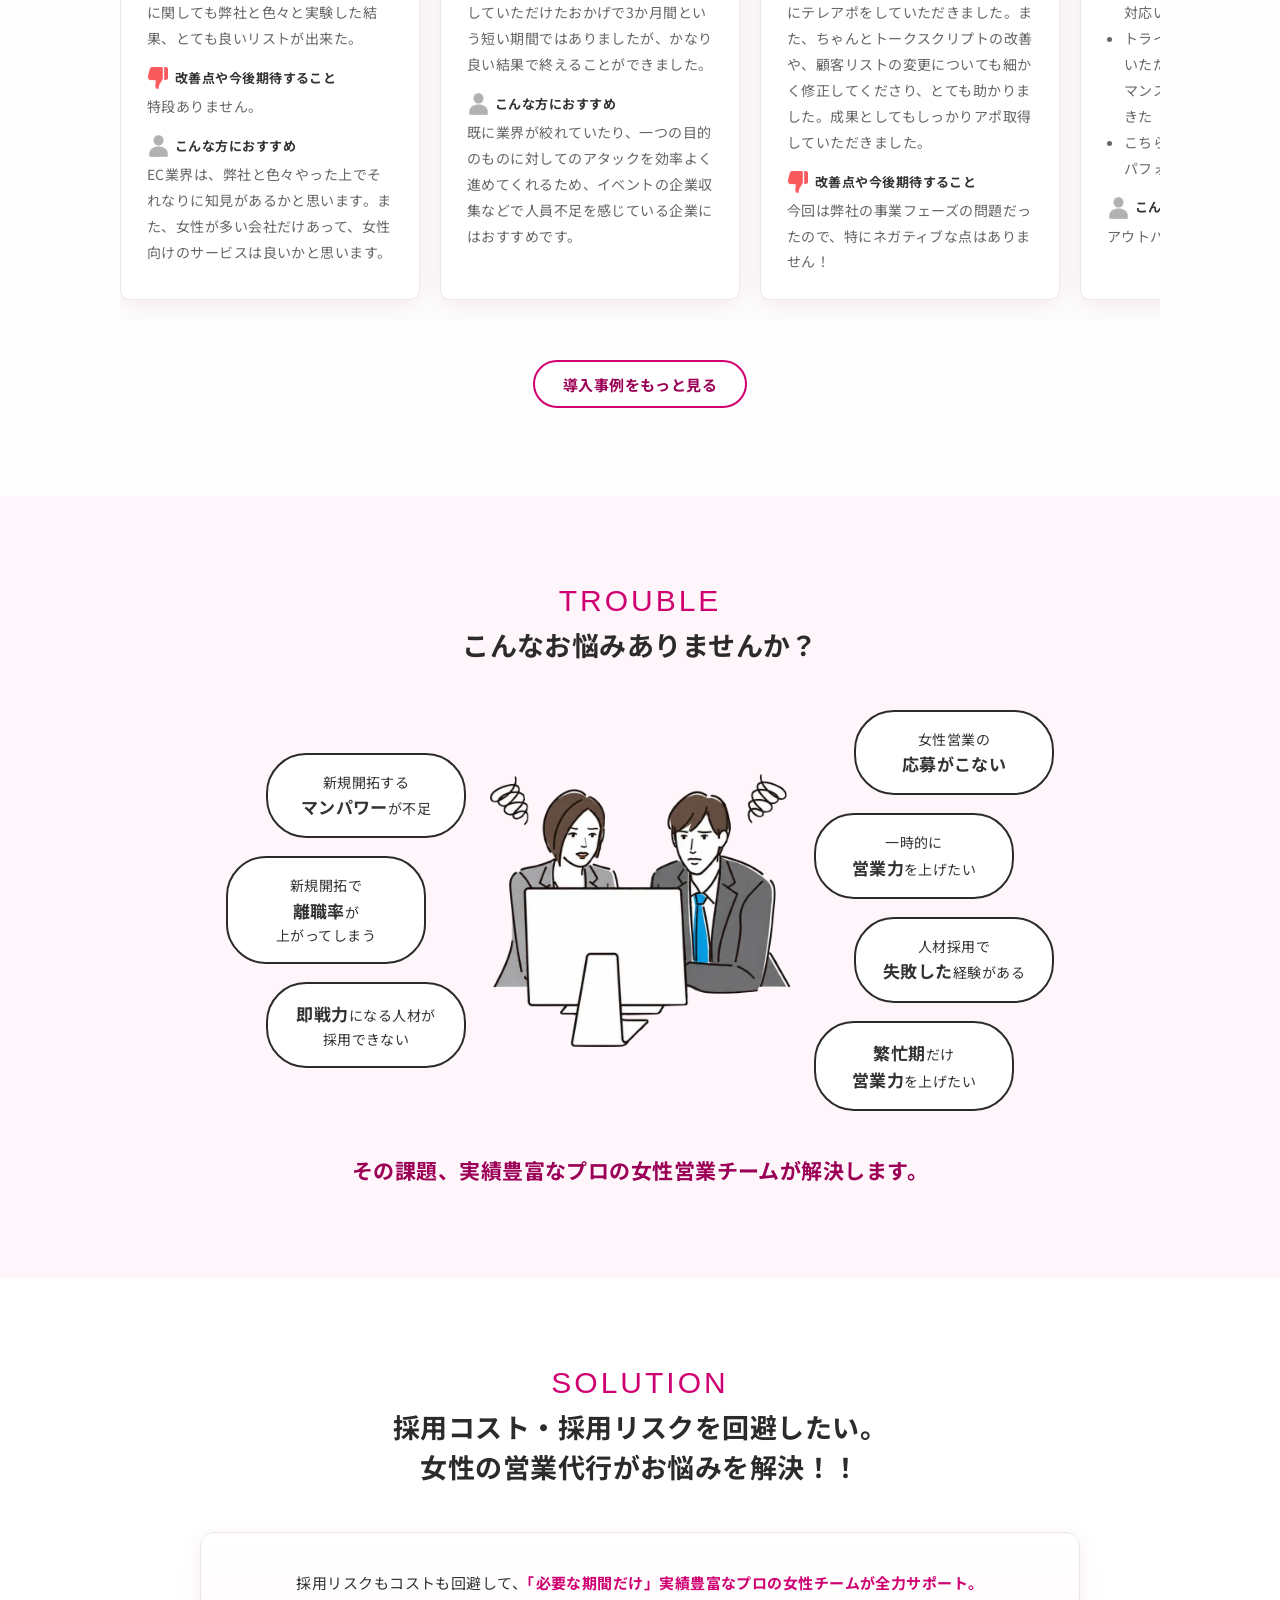
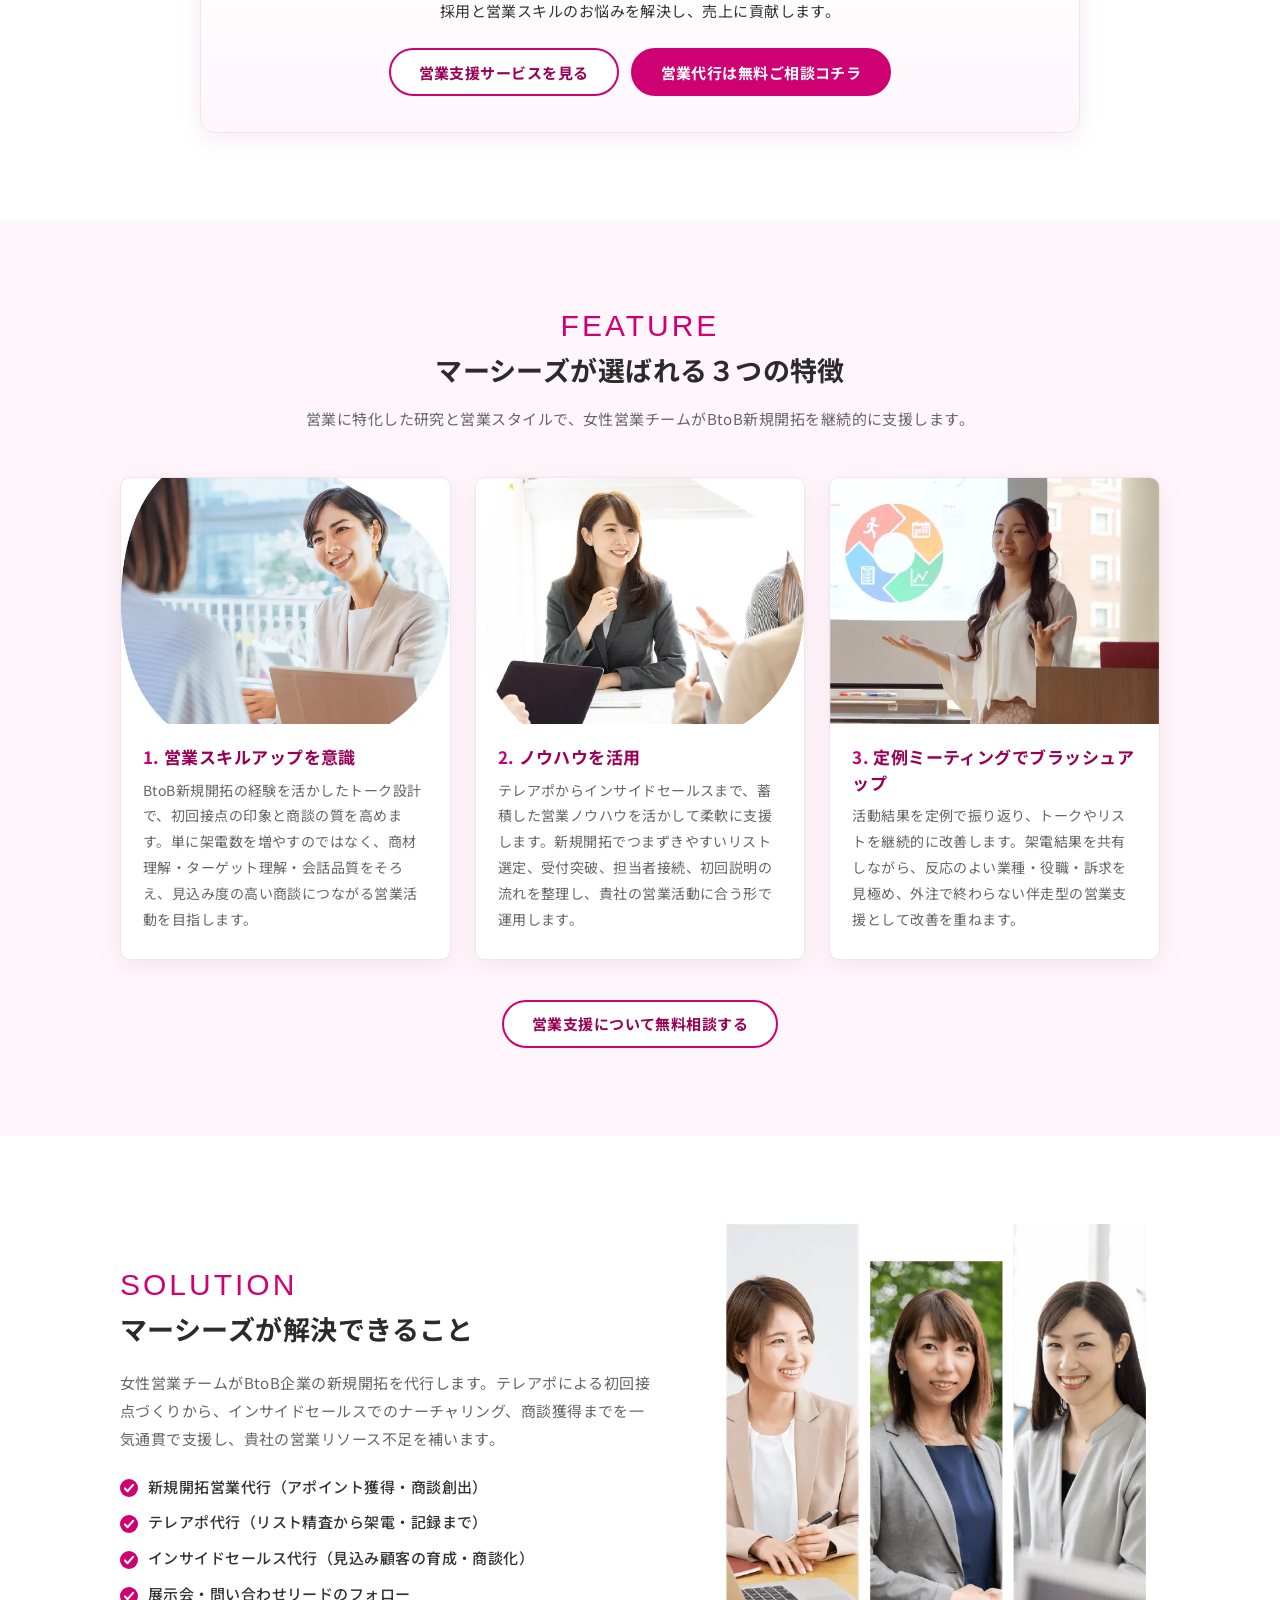
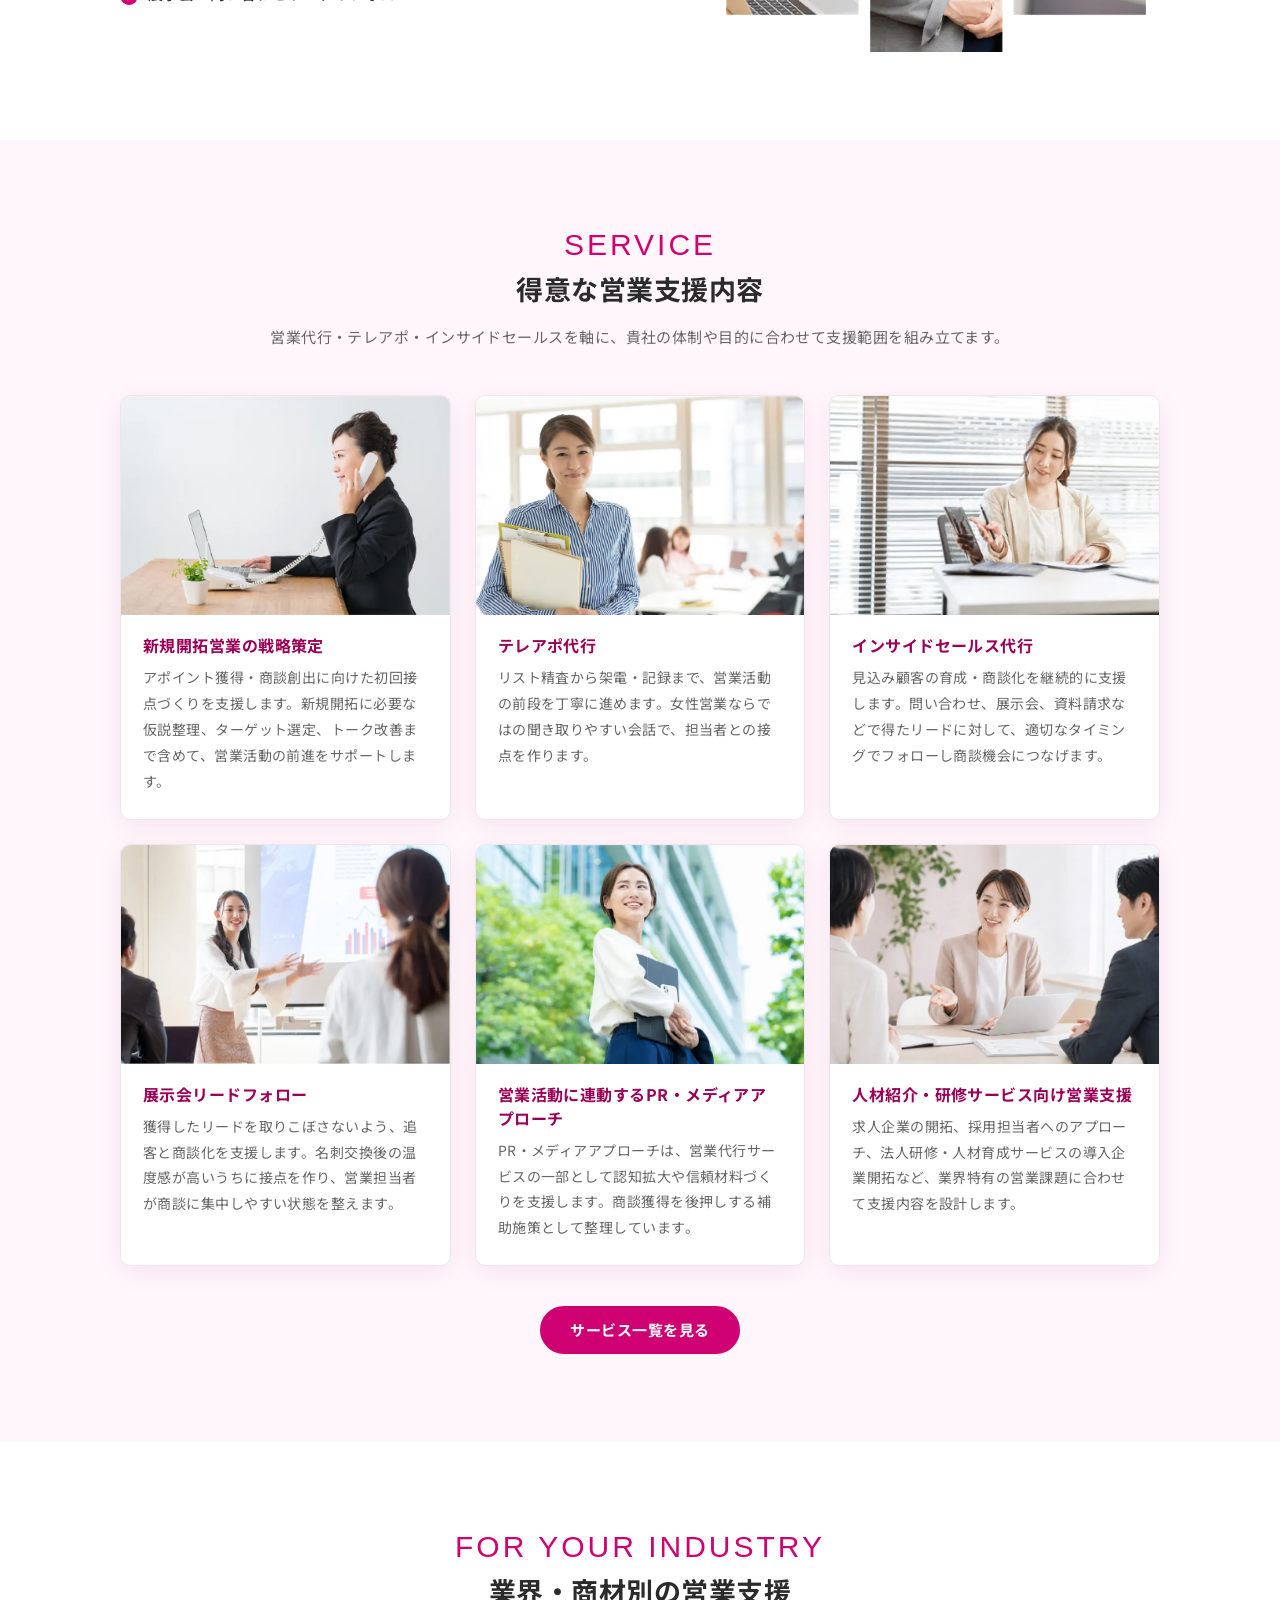
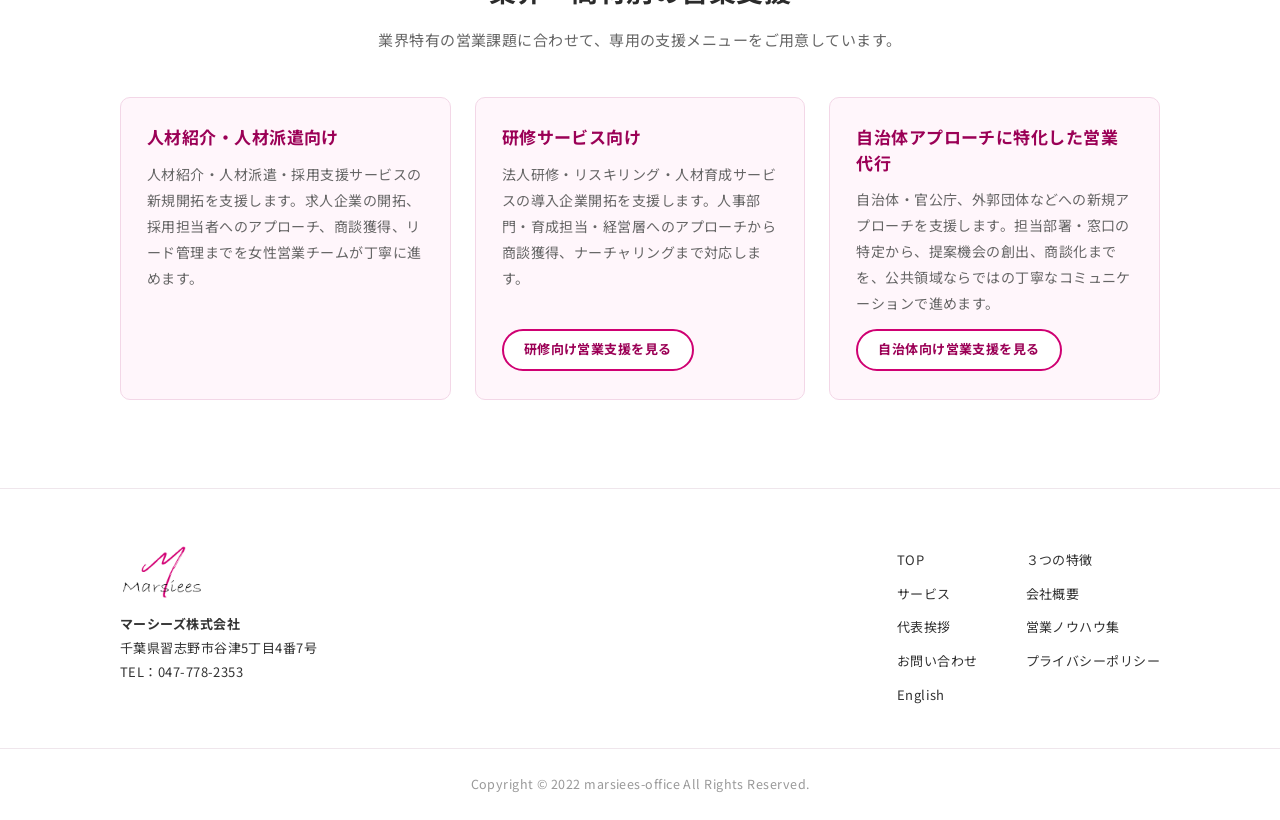
==== commit 97ebc9f6: "日本語トップにサービスと業界別の営業支援を追加" ====
--- a/index.html
+++ b/index.html
@@ -268,6 +268,89 @@
     </div>
   </section>
 
+  <section class="section section--pink service" id="service">
+    <div class="inner">
+      <div class="sec-head">
+        <span class="sec-head__en">Service</span>
+        <h2>得意な営業支援内容</h2>
+        <p>営業代行・テレアポ・インサイドセールスを軸に、貴社の体制や目的に合わせて支援範囲を組み立てます。</p>
+      </div>
+      <div class="grid grid--3">
+        <article class="card service-card">
+          <img src="images/service-strategy.webp" alt="電話で営業する女性" width="840" height="559" loading="lazy">
+          <div class="service-card__body">
+            <h3>新規開拓営業の戦略策定</h3>
+            <p>アポイント獲得・商談創出に向けた初回接点づくりを支援します。新規開拓に必要な仮説整理、ターゲット選定、トーク改善まで含めて、営業活動の前進をサポートします。</p>
+          </div>
+        </article>
+        <article class="card service-card">
+          <img src="images/step-test.webp" alt="資料を持つ女性営業" width="840" height="559" loading="lazy">
+          <div class="service-card__body">
+            <h3>テレアポ代行</h3>
+            <p>リスト精査から架電・記録まで、営業活動の前段を丁寧に進めます。女性営業ならではの聞き取りやすい会話で、担当者との接点を作ります。</p>
+          </div>
+        </article>
+        <article class="card service-card">
+          <img src="images/service-inside.webp" alt="パソコンで作業する女性営業" width="840" height="525" loading="lazy">
+          <div class="service-card__body">
+            <h3>インサイドセールス代行</h3>
+            <p>見込み顧客の育成・商談化を継続的に支援します。問い合わせ、展示会、資料請求などで得たリードに対して、適切なタイミングでフォローし商談機会につなげます。</p>
+          </div>
+        </article>
+        <article class="card service-card">
+          <img src="images/step-growth.webp" alt="プレゼンをする女性営業" width="840" height="559" loading="lazy">
+          <div class="service-card__body">
+            <h3>展示会リードフォロー</h3>
+            <p>獲得したリードを取りこぼさないよう、追客と商談化を支援します。名刺交換後の温度感が高いうちに接点を作り、営業担当者が商談に集中しやすい状態を整えます。</p>
+          </div>
+        </article>
+        <article class="card service-card">
+          <img src="images/service-pr.webp" alt="屋外で資料を持つ女性" width="840" height="559" loading="lazy">
+          <div class="service-card__body">
+            <h3>営業活動に連動するPR・メディアアプローチ</h3>
+            <p>PR・メディアアプローチは、営業代行サービスの一部として認知拡大や信頼材料づくりを支援します。商談獲得を後押しする補助施策として整理しています。</p>
+          </div>
+        </article>
+        <article class="card service-card">
+          <img src="images/service-hr.webp" alt="研修サービスの営業支援イメージ" width="840" height="525" loading="lazy">
+          <div class="service-card__body">
+            <h3>人材紹介・研修サービス向け営業支援</h3>
+            <p>求人企業の開拓、採用担当者へのアプローチ、法人研修・人材育成サービスの導入企業開拓など、業界特有の営業課題に合わせて支援内容を設計します。</p>
+          </div>
+        </article>
+      </div>
+      <div class="btn-row">
+        <a class="btn btn--primary" href="https://marsiees.com/service/">サービス一覧を見る</a>
+      </div>
+    </div>
+  </section>
+
+  <section class="section section--white industry">
+    <div class="inner">
+      <div class="sec-head">
+        <span class="sec-head__en">For your industry</span>
+        <h2>業界・商材別の営業支援</h2>
+        <p>業界特有の営業課題に合わせて、専用の支援メニューをご用意しています。</p>
+      </div>
+      <div class="grid grid--3">
+        <article class="industry-card">
+          <h3>人材紹介・人材派遣向け</h3>
+          <p>人材紹介・人材派遣・採用支援サービスの新規開拓を支援します。求人企業の開拓、採用担当者へのアプローチ、商談獲得、リード管理までを女性営業チームが丁寧に進めます。</p>
+        </article>
+        <article class="industry-card">
+          <h3>研修サービス向け</h3>
+          <p>法人研修・リスキリング・人材育成サービスの導入企業開拓を支援します。人事部門・育成担当・経営層へのアプローチから商談獲得、ナーチャリングまで対応します。</p>
+          <a class="btn btn--ghost" href="https://marsiees.com/service/training-sales-outsourcing/">研修向け営業支援を見る</a>
+        </article>
+        <article class="industry-card">
+          <h3>自治体アプローチに特化した営業代行</h3>
+          <p>自治体・官公庁、外郭団体などへの新規アプローチを支援します。担当部署・窓口の特定から、提案機会の創出、商談化までを、公共領域ならではの丁寧なコミュニケーションで進めます。</p>
+          <a class="btn btn--ghost" href="https://marsiees.com/service/local-government-sales-outsourcing/">自治体向け営業支援を見る</a>
+        </article>
+      </div>
+    </div>
+  </section>
+
 </main>
 
 <footer class="footer">
--- a/css/style.css
+++ b/css/style.css
@@ -1050,3 +1050,54 @@
     max-width: 300px;
   }
 }
+
+.service-card img {
+  width: 100%;
+  aspect-ratio: 3 / 2;
+  object-fit: cover;
+}
+
+.service-card__body {
+  padding: 18px 22px 24px;
+}
+
+.service-card h3 {
+  margin-bottom: 8px;
+  color: var(--main-dark);
+  font-size: 16px;
+  line-height: 1.5;
+}
+
+.service-card p {
+  color: var(--text-sub);
+  font-size: 14px;
+}
+
+.industry-card {
+  display: flex;
+  flex-direction: column;
+  align-items: flex-start;
+  gap: 12px;
+  padding: 26px 26px 28px;
+  border: 1px solid var(--pink-line);
+  border-radius: var(--radius);
+  background: var(--soft-pink);
+}
+
+.industry-card h3 {
+  color: var(--main-dark);
+  font-size: 17px;
+  line-height: 1.5;
+}
+
+.industry-card p {
+  flex: 1;
+  color: var(--text-sub);
+  font-size: 14px;
+}
+
+.industry-card .btn {
+  min-height: 42px;
+  padding: 6px 20px;
+  font-size: 13px;
+}
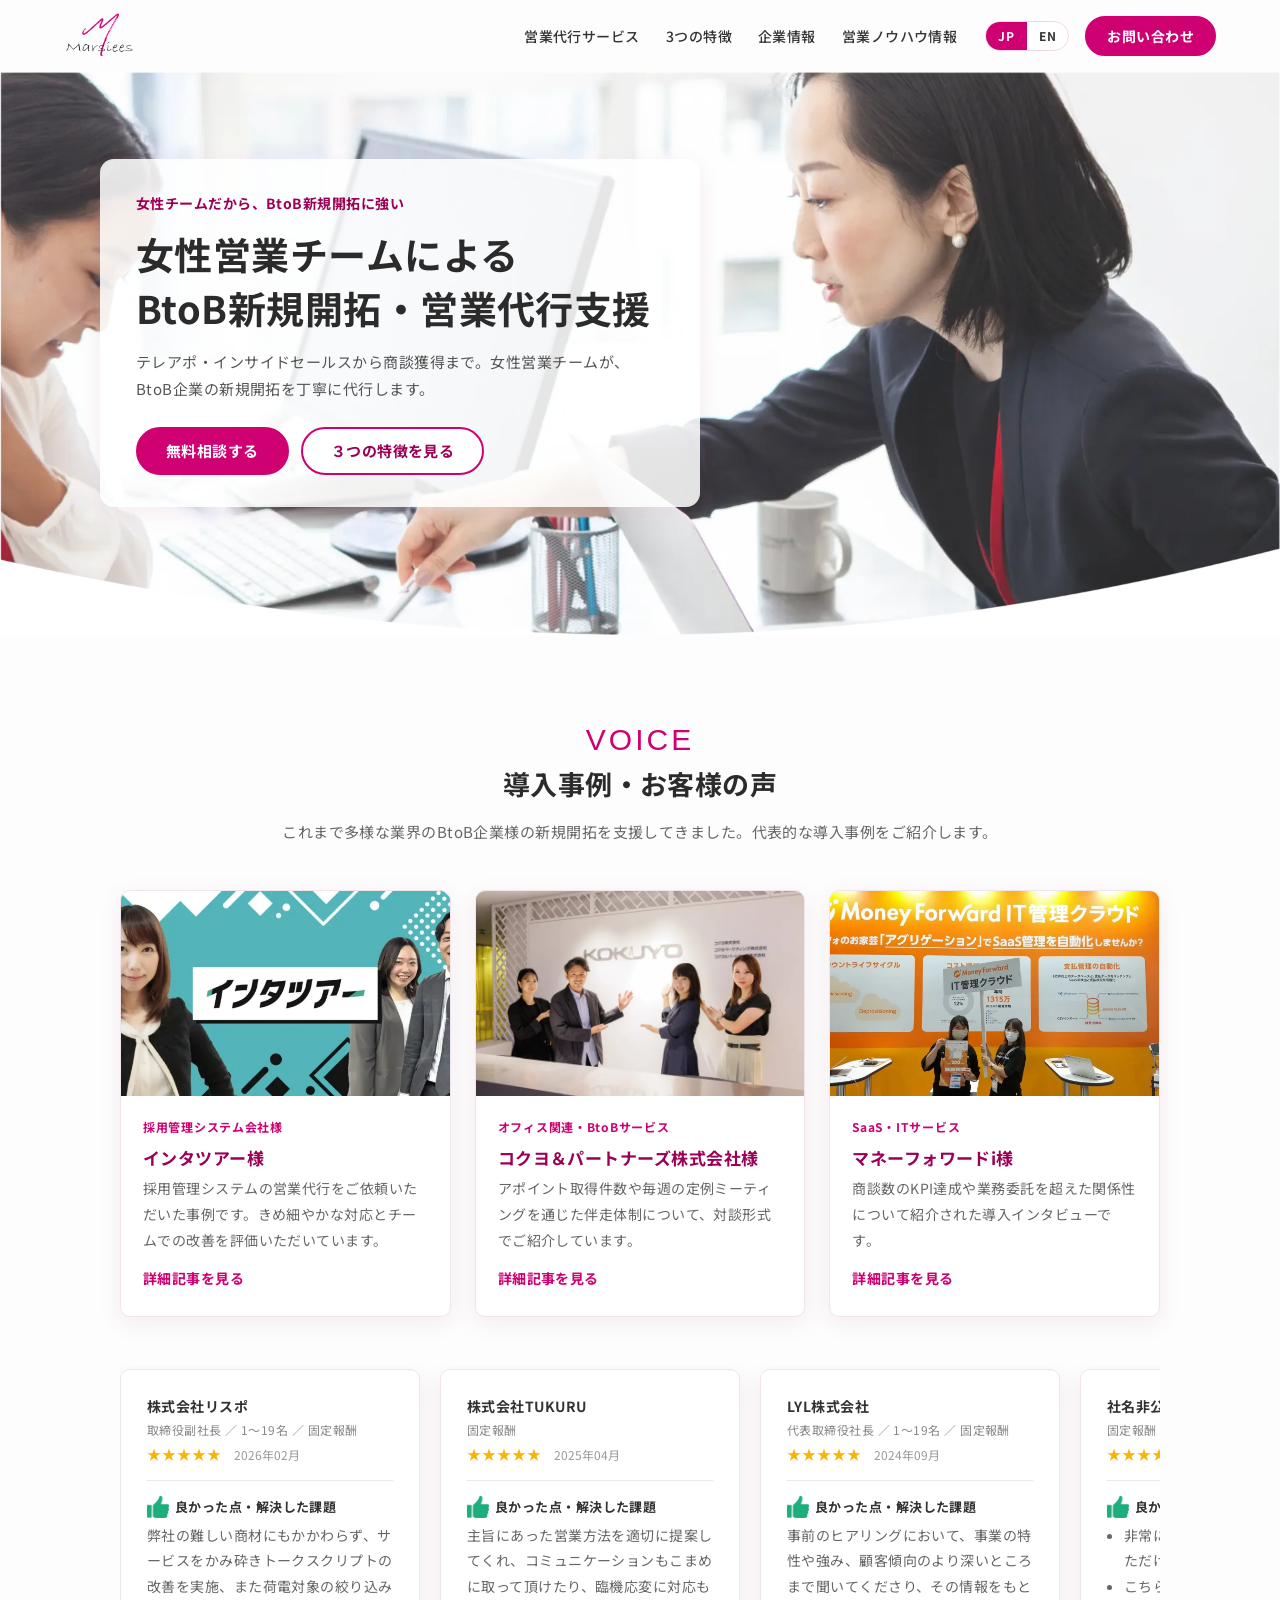
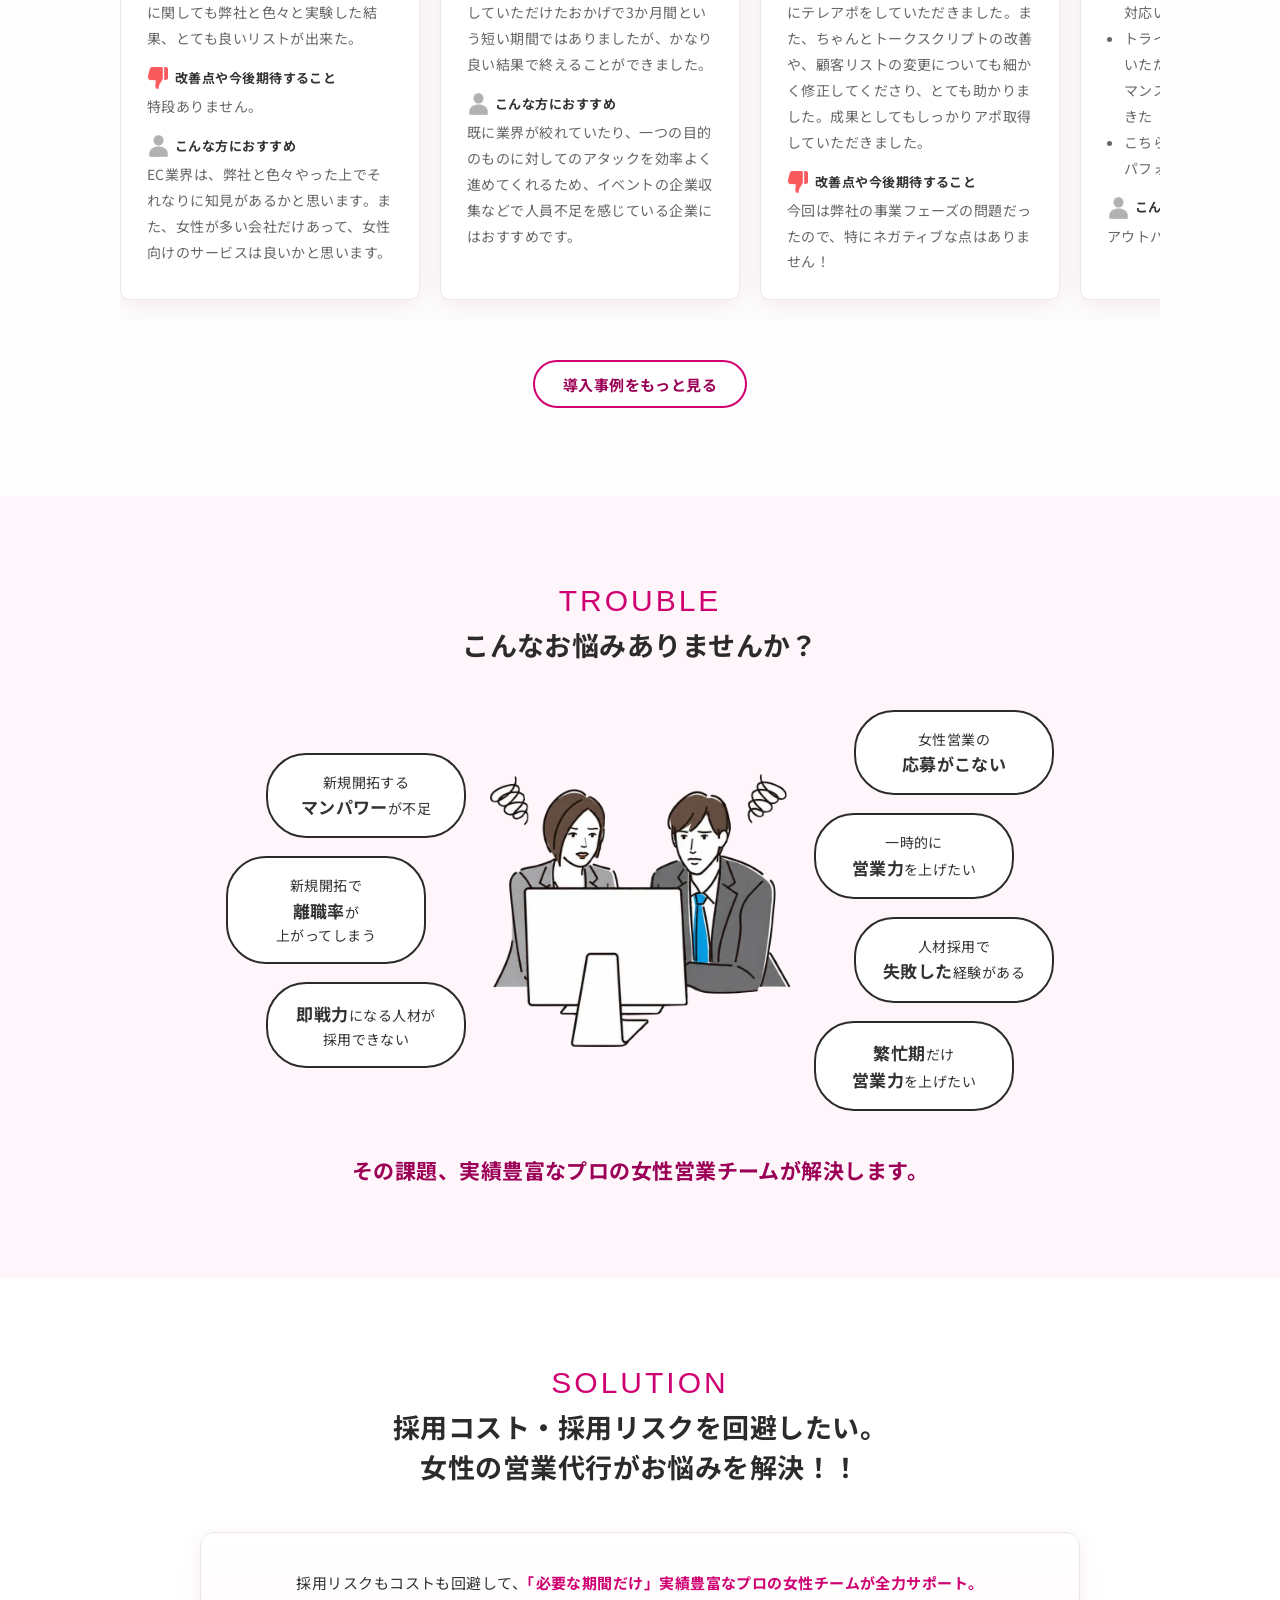
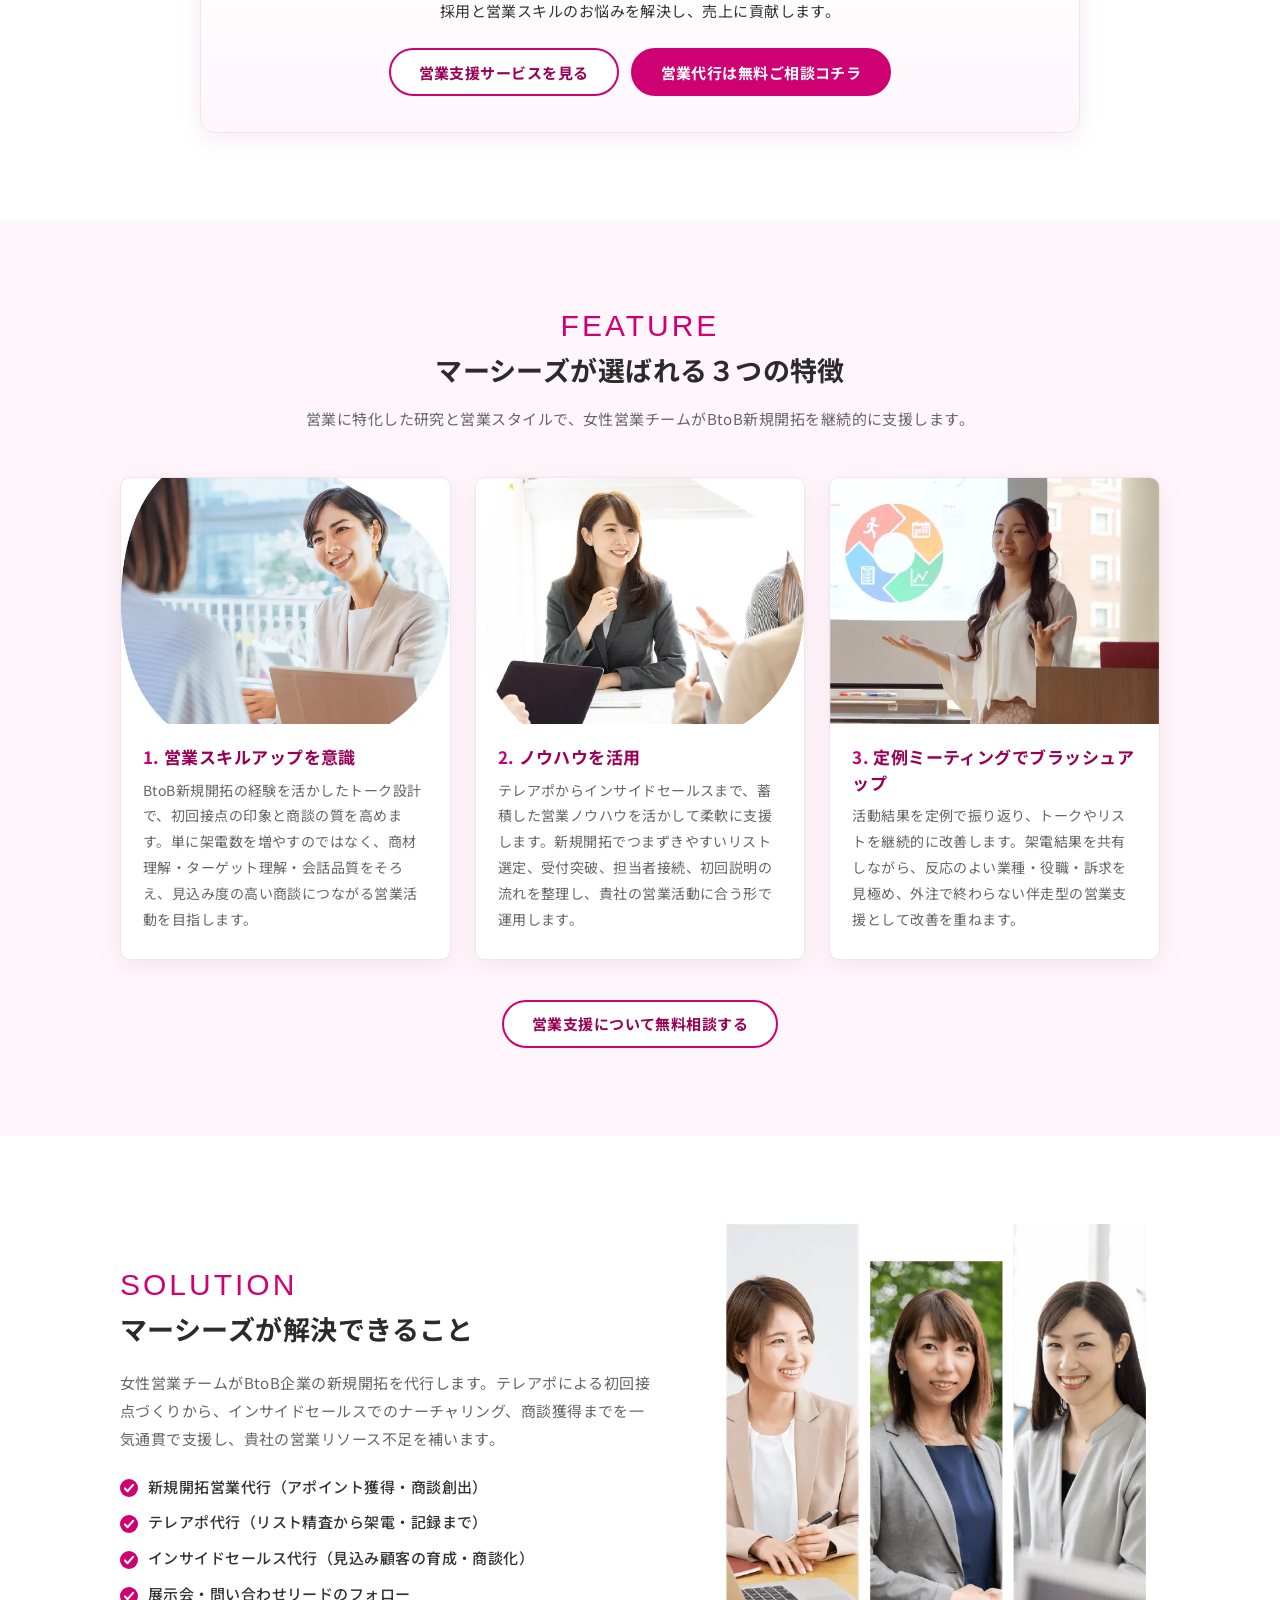
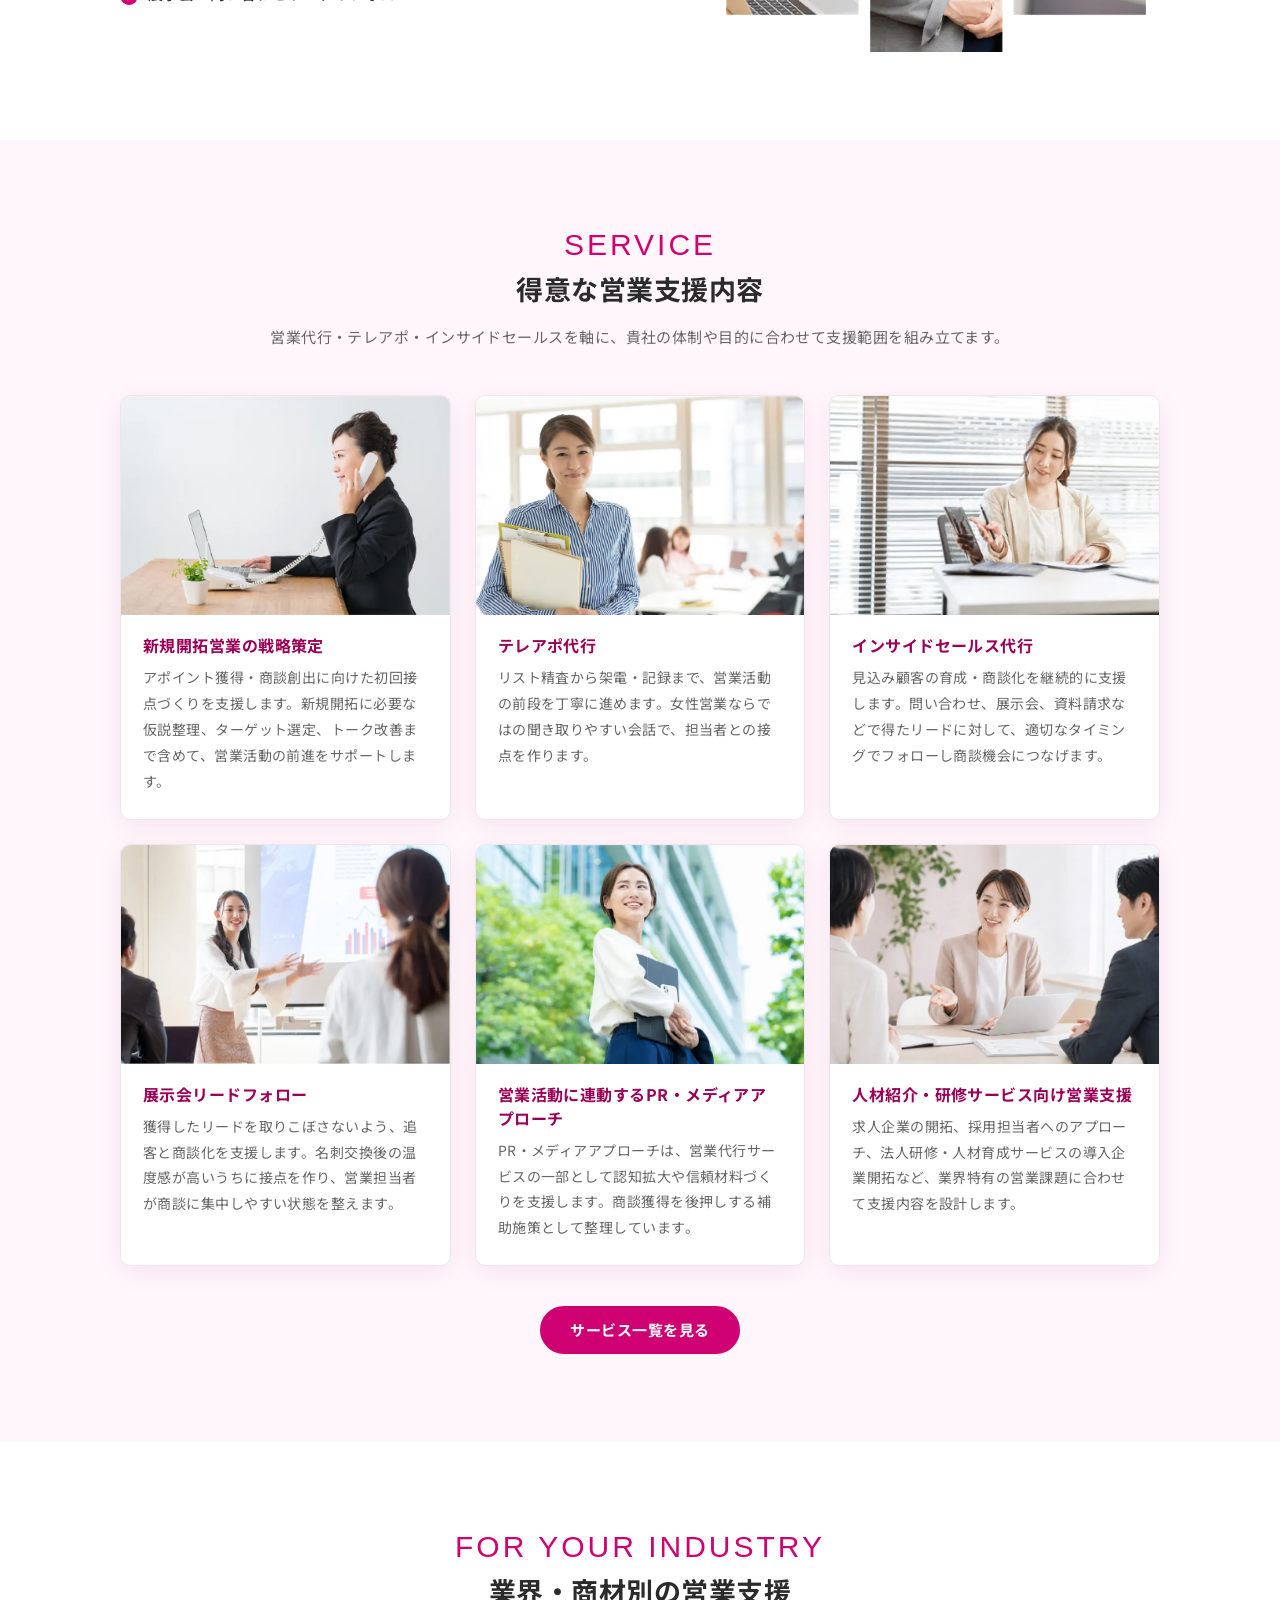
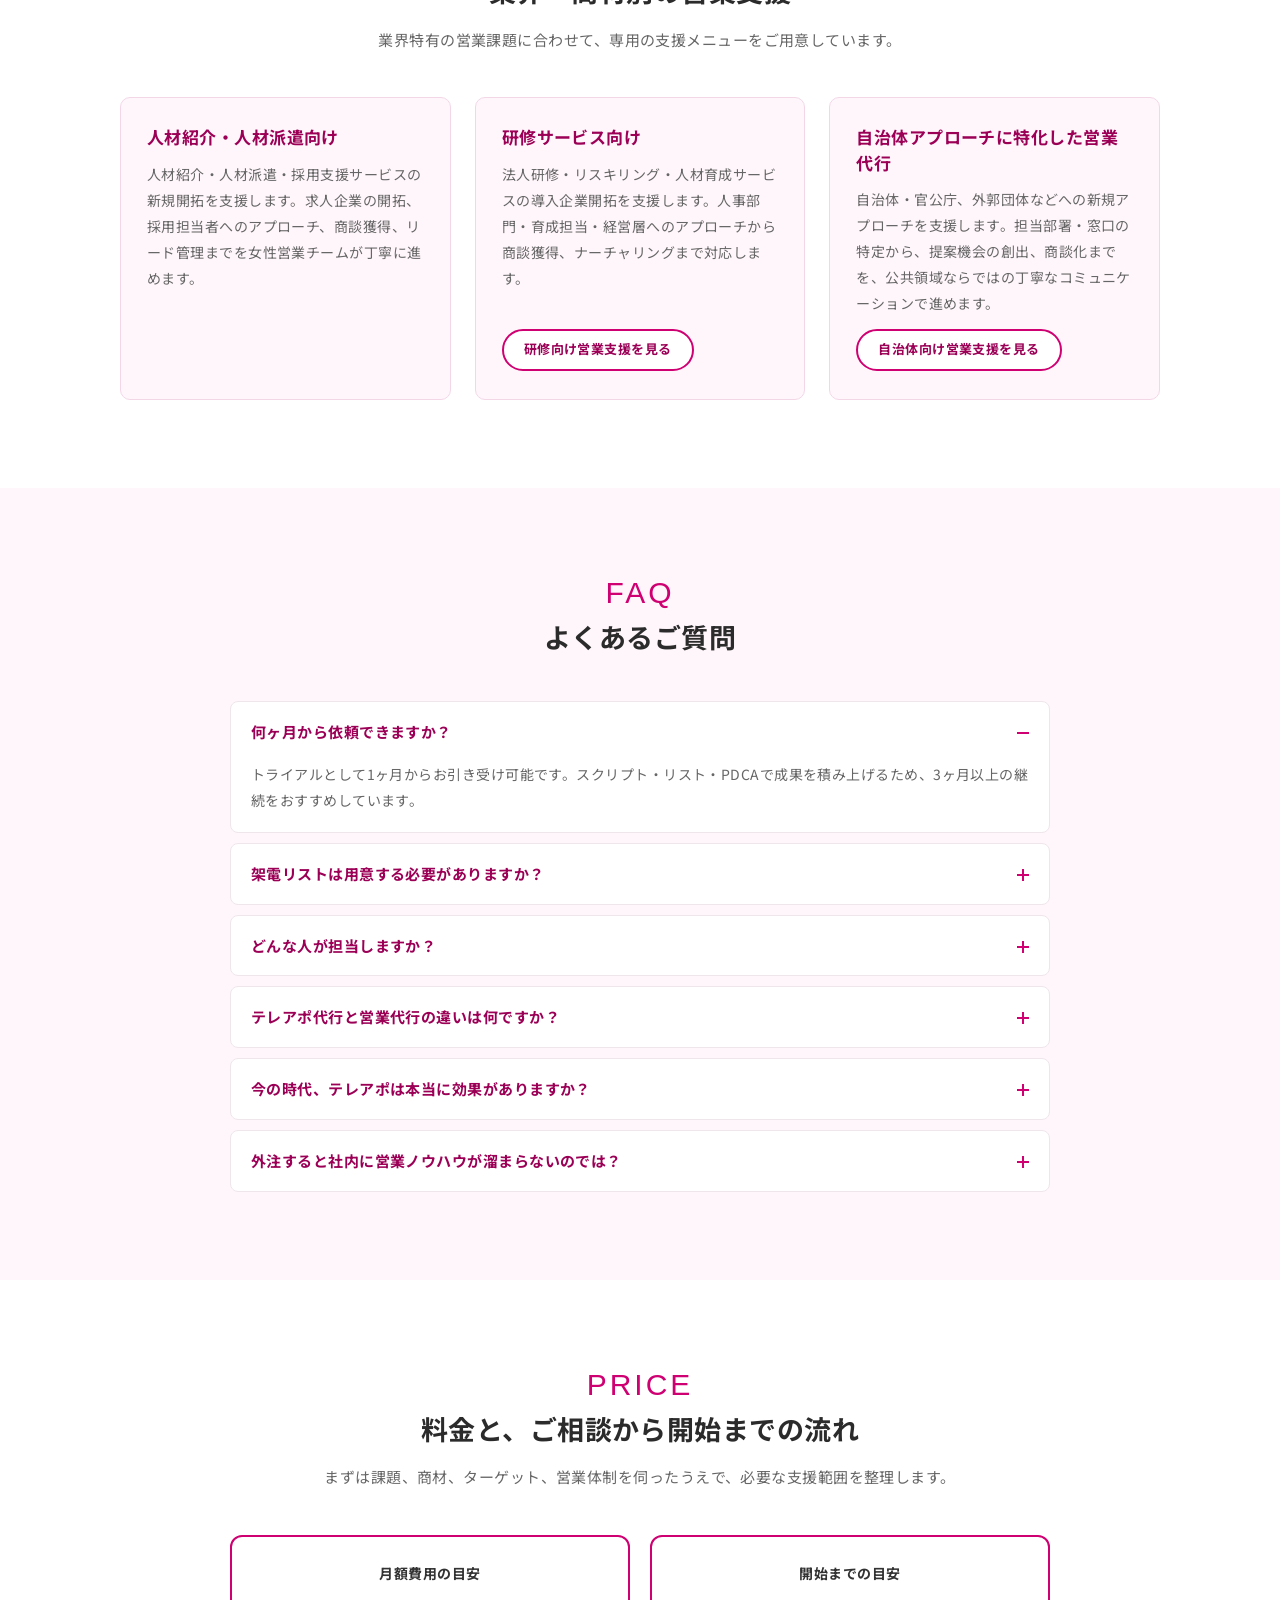
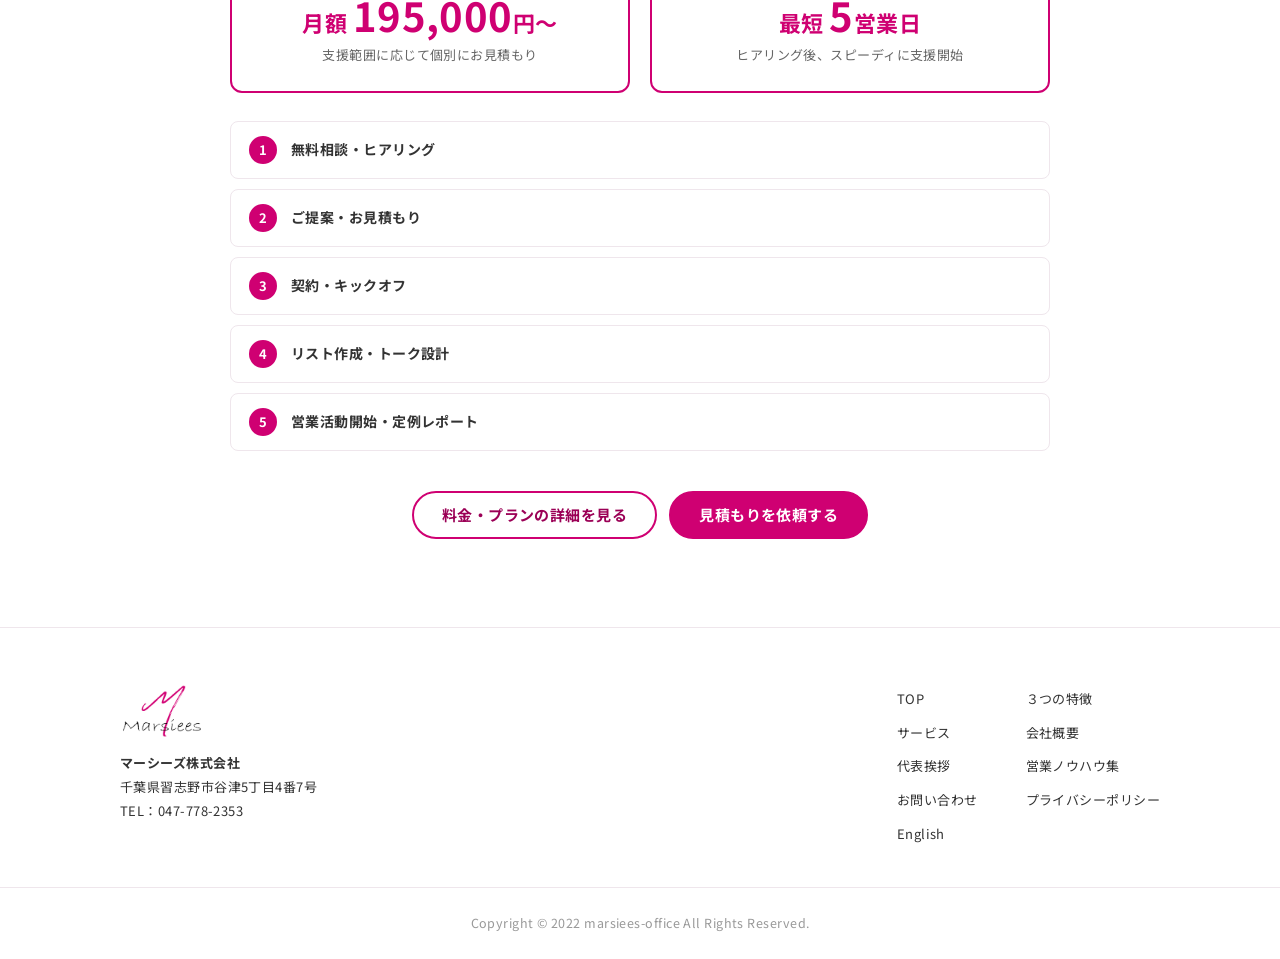
==== commit ddc8ccef: "日本語トップによくあるご質問と料金を追加" ====
--- a/index.html
+++ b/index.html
@@ -351,6 +351,74 @@
     </div>
   </section>
 
+  <section class="section section--pink faq" id="faq">
+    <div class="inner inner--narrow">
+      <div class="sec-head">
+        <span class="sec-head__en">FAQ</span>
+        <h2>よくあるご質問</h2>
+      </div>
+      <div class="faq__list">
+        <details class="qa" open>
+          <summary>何ヶ月から依頼できますか？</summary>
+          <div class="qa__a"><p>トライアルとして1ヶ月からお引き受け可能です。スクリプト・リスト・PDCAで成果を積み上げるため、3ヶ月以上の継続をおすすめしています。</p></div>
+        </details>
+        <details class="qa">
+          <summary>架電リストは用意する必要がありますか？</summary>
+          <div class="qa__a"><p>お持ちの場合はご持参いただけます。ない場合もターゲット条件をヒアリングし、リスト作成からサポート可能です。</p></div>
+        </details>
+        <details class="qa">
+          <summary>どんな人が担当しますか？</summary>
+          <div class="qa__a"><p>営業経験豊富な女性スタッフが担当します。新人がアサインされてスキル不足、ということがないようにしています。</p></div>
+        </details>
+        <details class="qa">
+          <summary>テレアポ代行と営業代行の違いは何ですか？</summary>
+          <div class="qa__a"><p>テレアポ代行は「アポイント獲得」に特化した電話営業の代行、営業代行はアポ獲得から商談・クロージングまで含む支援です。マーシーズは両方に対応し、組み合わせも可能です。</p></div>
+        </details>
+        <details class="qa">
+          <summary>今の時代、テレアポは本当に効果がありますか？</summary>
+          <div class="qa__a"><p>BtoBの新規開拓では今も有効です。電話は担当者と直接会話でき、課題をその場でヒアリングして商談につなげやすい特性があります。</p></div>
+        </details>
+        <details class="qa">
+          <summary>外注すると社内に営業ノウハウが溜まらないのでは？</summary>
+          <div class="qa__a"><p>日報・週次レポート・定例ミーティングでトークや架電結果を共有し、貴社にノウハウが蓄積される伴走型でサポートします。</p></div>
+        </details>
+      </div>
+    </div>
+  </section>
+
+  <section class="section section--white price" id="price">
+    <div class="inner inner--narrow">
+      <div class="sec-head">
+        <span class="sec-head__en">Price</span>
+        <h2>料金と、ご相談から開始までの流れ</h2>
+        <p>まずは課題、商材、ターゲット、営業体制を伺ったうえで、必要な支援範囲を整理します。</p>
+      </div>
+      <div class="price-boxes">
+        <div class="price-box">
+          <p class="price-box__label">月額費用の目安</p>
+          <p class="price-box__value">月額 <strong>195,000</strong>円〜</p>
+          <p class="price-box__note">支援範囲に応じて個別にお見積もり</p>
+        </div>
+        <div class="price-box">
+          <p class="price-box__label">開始までの目安</p>
+          <p class="price-box__value">最短 <strong>5</strong>営業日</p>
+          <p class="price-box__note">ヒアリング後、スピーディに支援開始</p>
+        </div>
+      </div>
+      <ol class="flow">
+        <li><span>1</span>無料相談・ヒアリング</li>
+        <li><span>2</span>ご提案・お見積もり</li>
+        <li><span>3</span>契約・キックオフ</li>
+        <li><span>4</span>リスト作成・トーク設計</li>
+        <li><span>5</span>営業活動開始・定例レポート</li>
+      </ol>
+      <div class="btn-row">
+        <a class="btn btn--ghost" href="https://marsiees.com/pricing/">料金・プランの詳細を見る</a>
+        <a class="btn btn--primary" href="https://marsiees.com/contact/">見積もりを依頼する</a>
+      </div>
+    </div>
+  </section>
+
 </main>
 
 <footer class="footer">
--- a/css/style.css
+++ b/css/style.css
@@ -1101,3 +1101,133 @@
   padding: 6px 20px;
   font-size: 13px;
 }
+
+.faq__list {
+  display: grid;
+  gap: 10px;
+}
+
+.qa {
+  border: 1px solid var(--line);
+  border-radius: 8px;
+  background: var(--white);
+}
+
+.qa summary {
+  position: relative;
+  padding: 16px 48px 16px 20px;
+  color: var(--main-dark);
+  font-weight: 700;
+  cursor: pointer;
+  list-style: none;
+}
+
+.qa summary::-webkit-details-marker {
+  display: none;
+}
+
+.qa summary::before,
+.qa summary::after {
+  content: "";
+  position: absolute;
+  top: 50%;
+  right: 20px;
+  width: 12px;
+  height: 2px;
+  background: var(--main);
+  transition: transform .25s;
+}
+
+.qa summary::after {
+  transform: rotate(90deg);
+}
+
+.qa[open] summary::after {
+  transform: rotate(0);
+}
+
+.qa__a {
+  padding: 0 20px 18px;
+  color: var(--text-sub);
+  font-size: 14px;
+}
+
+.price-boxes {
+  display: grid;
+  grid-template-columns: 1fr 1fr;
+  gap: 20px;
+}
+
+.price-box {
+  padding: 24px 20px;
+  border: 2px solid var(--main);
+  border-radius: 12px;
+  background: var(--white);
+  text-align: center;
+}
+
+.price-box__label {
+  font-size: 14px;
+  font-weight: 700;
+}
+
+.price-box__value {
+  color: var(--main);
+  font-size: 22px;
+  font-weight: 700;
+  line-height: 1.4;
+}
+
+.price-box__value strong {
+  font-size: 40px;
+}
+
+.price-box__note {
+  color: var(--text-sub);
+  font-size: 13px;
+}
+
+.price-box__sub {
+  color: var(--main-dark);
+  font-weight: 700;
+}
+
+.flow {
+  display: grid;
+  gap: 10px;
+  margin-top: 28px;
+}
+
+.flow li {
+  display: flex;
+  align-items: center;
+  gap: 14px;
+  padding: 14px 18px;
+  border: 1px solid var(--line);
+  border-radius: 8px;
+  background: var(--white);
+  font-size: 14px;
+  font-weight: 700;
+}
+
+.flow span {
+  display: grid;
+  place-items: center;
+  flex-shrink: 0;
+  width: 28px;
+  height: 28px;
+  border-radius: 50%;
+  background: var(--main);
+  color: var(--white);
+  font-size: 13px;
+}
+
+@media (max-width: 768px) {
+  .price-boxes {
+    grid-template-columns: 1fr;
+  }
+
+  .price-box__value strong {
+    font-size: 34px;
+  }
+}
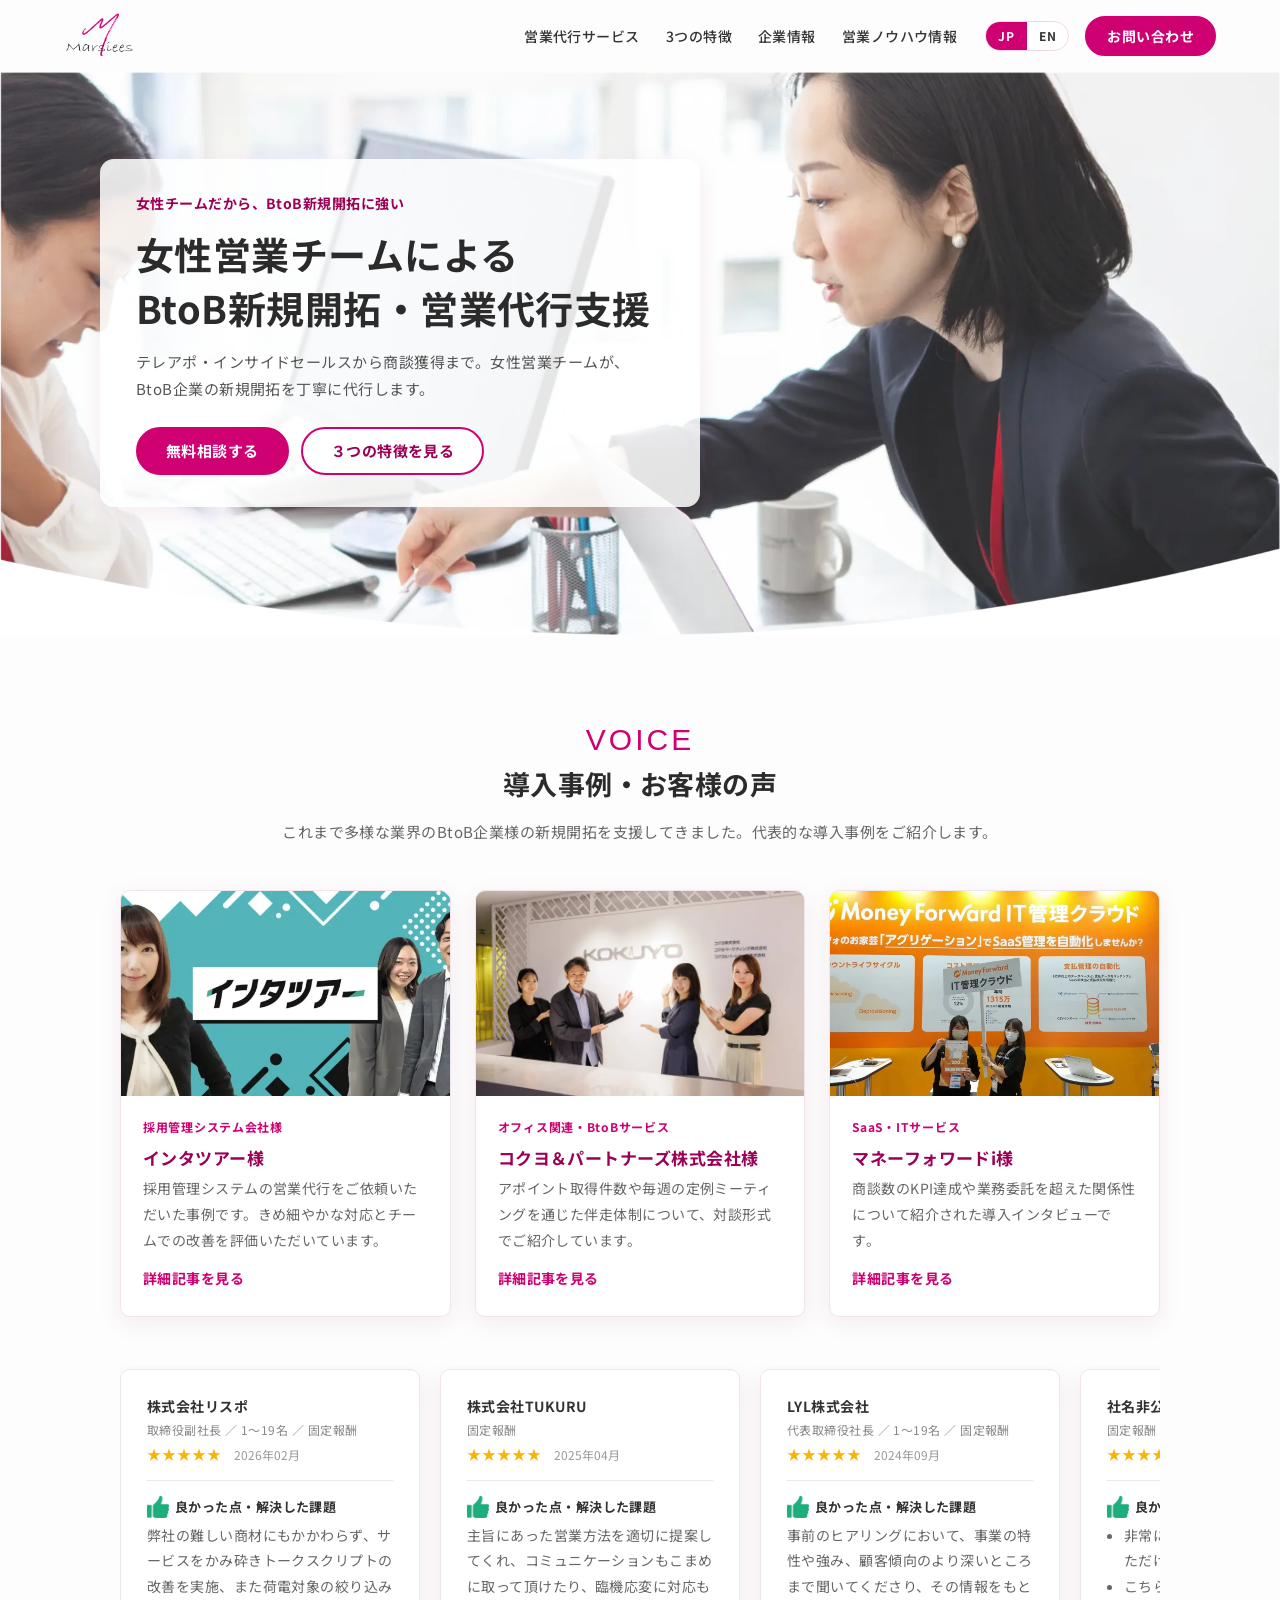
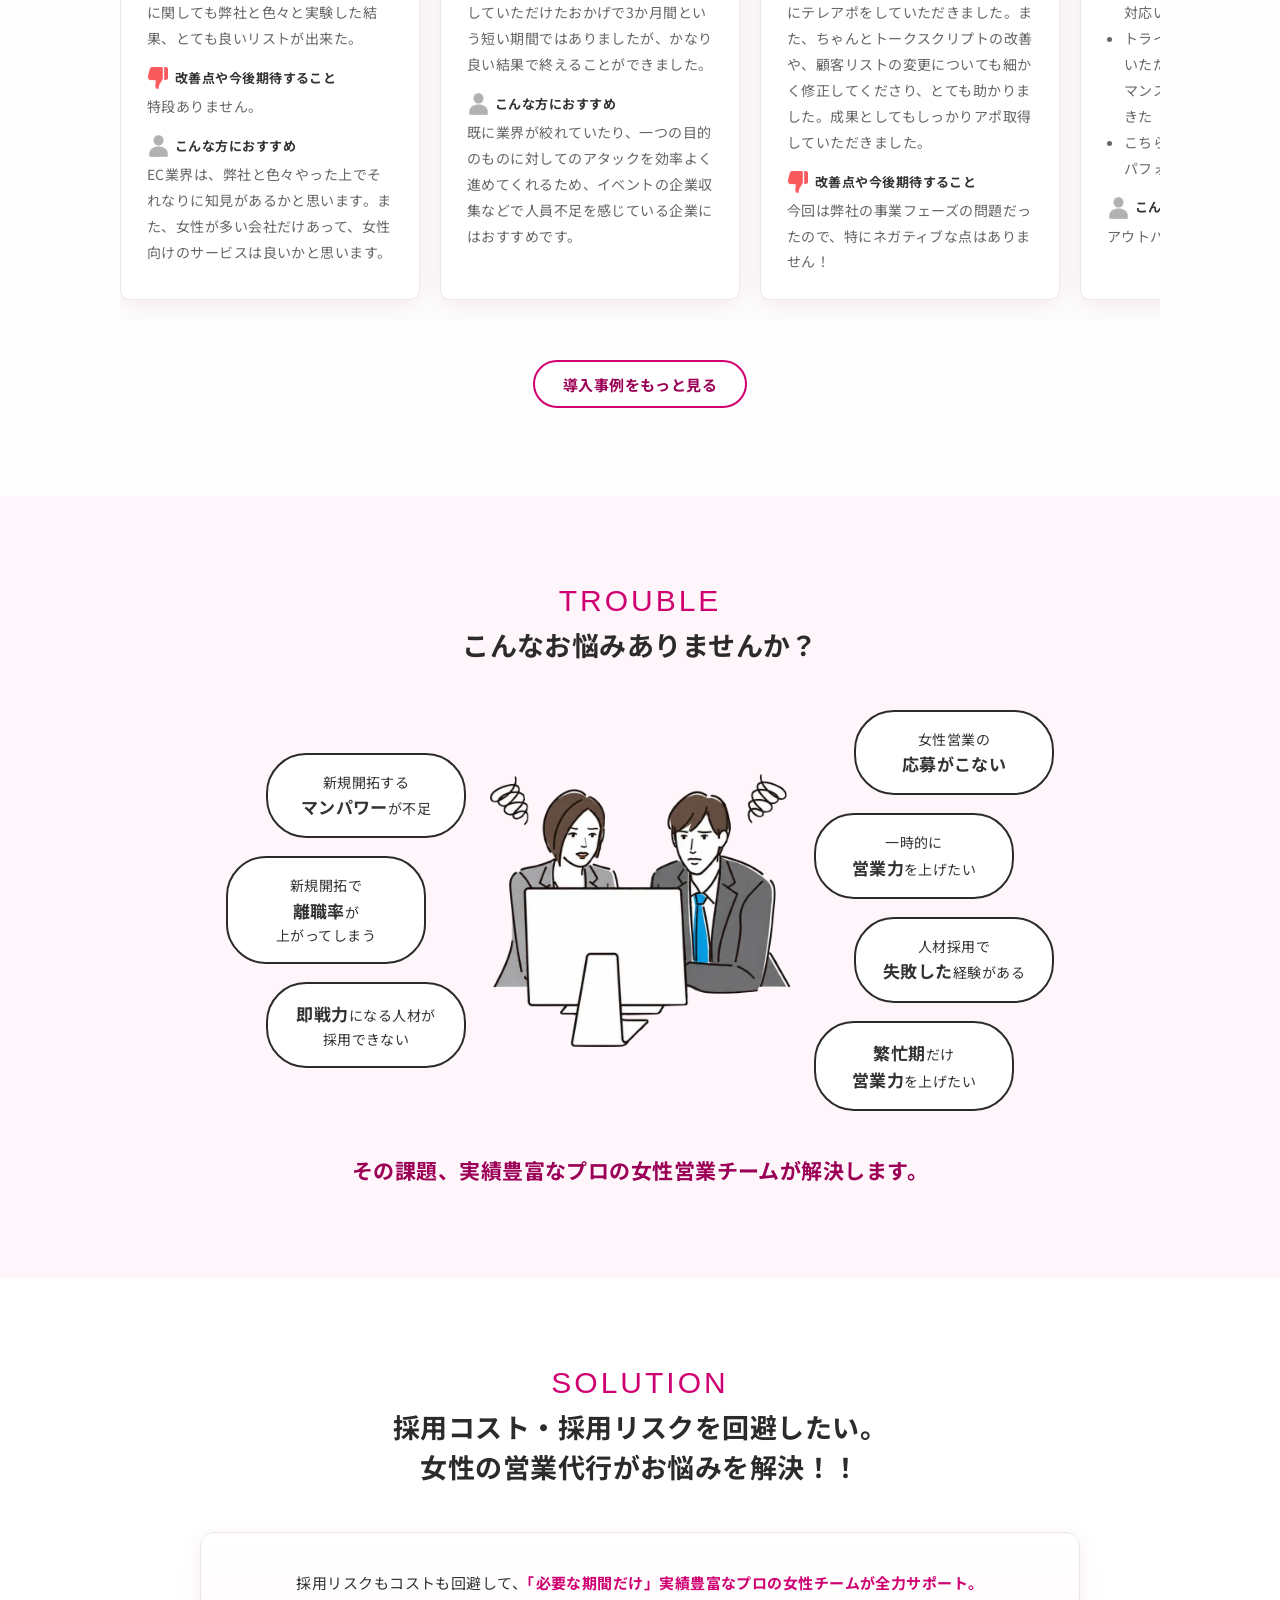
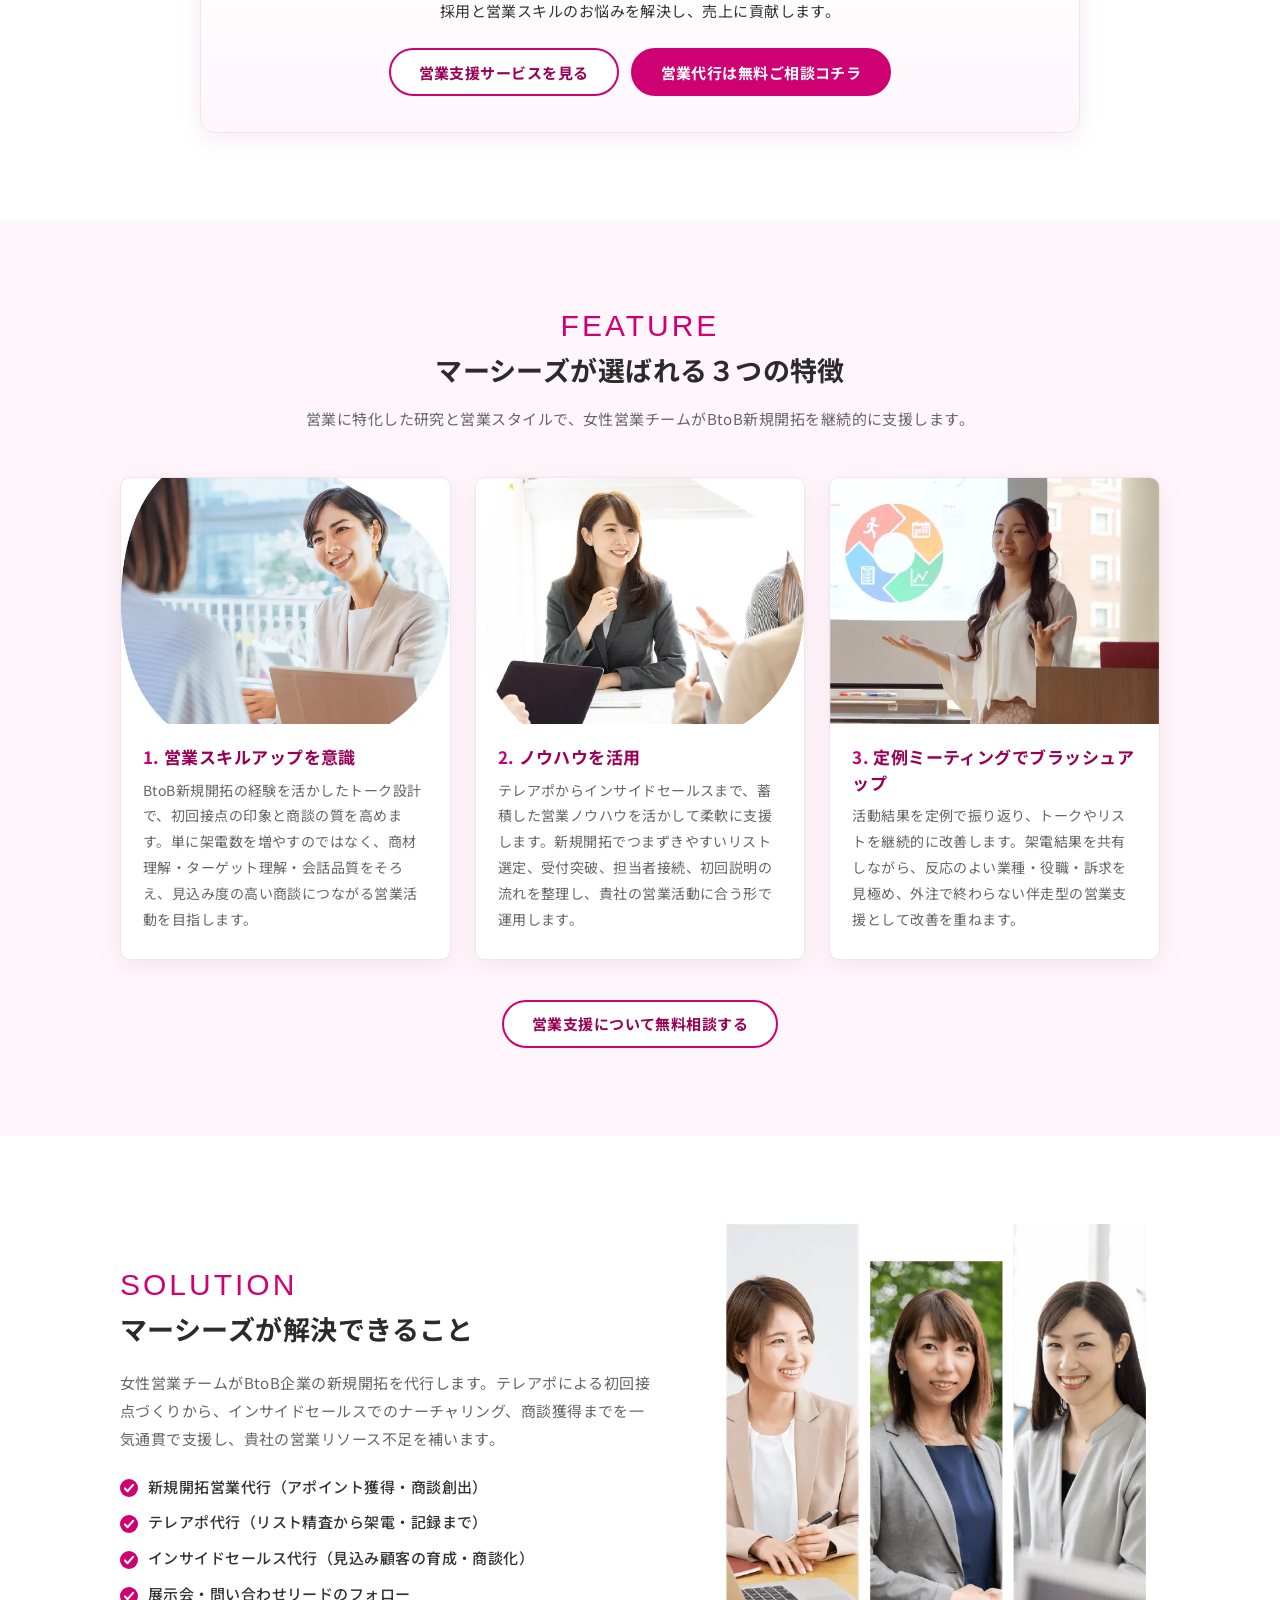
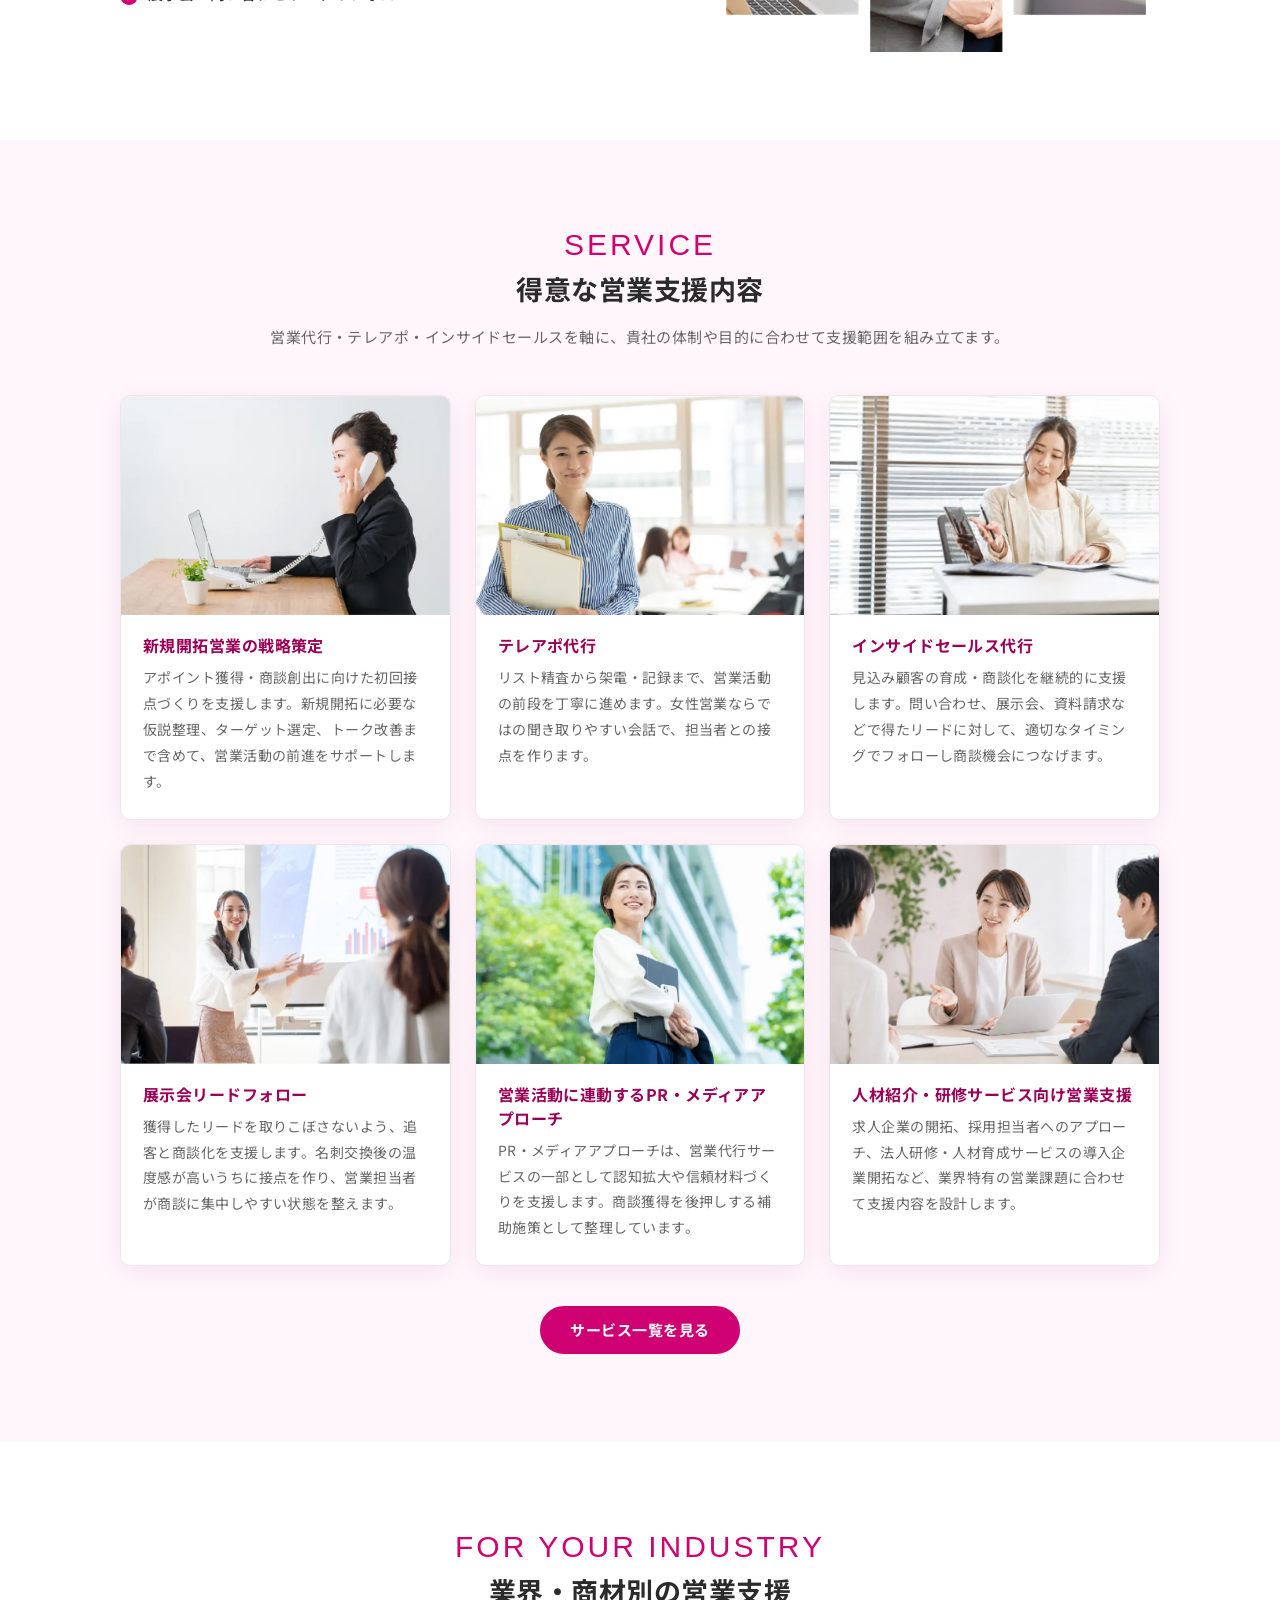
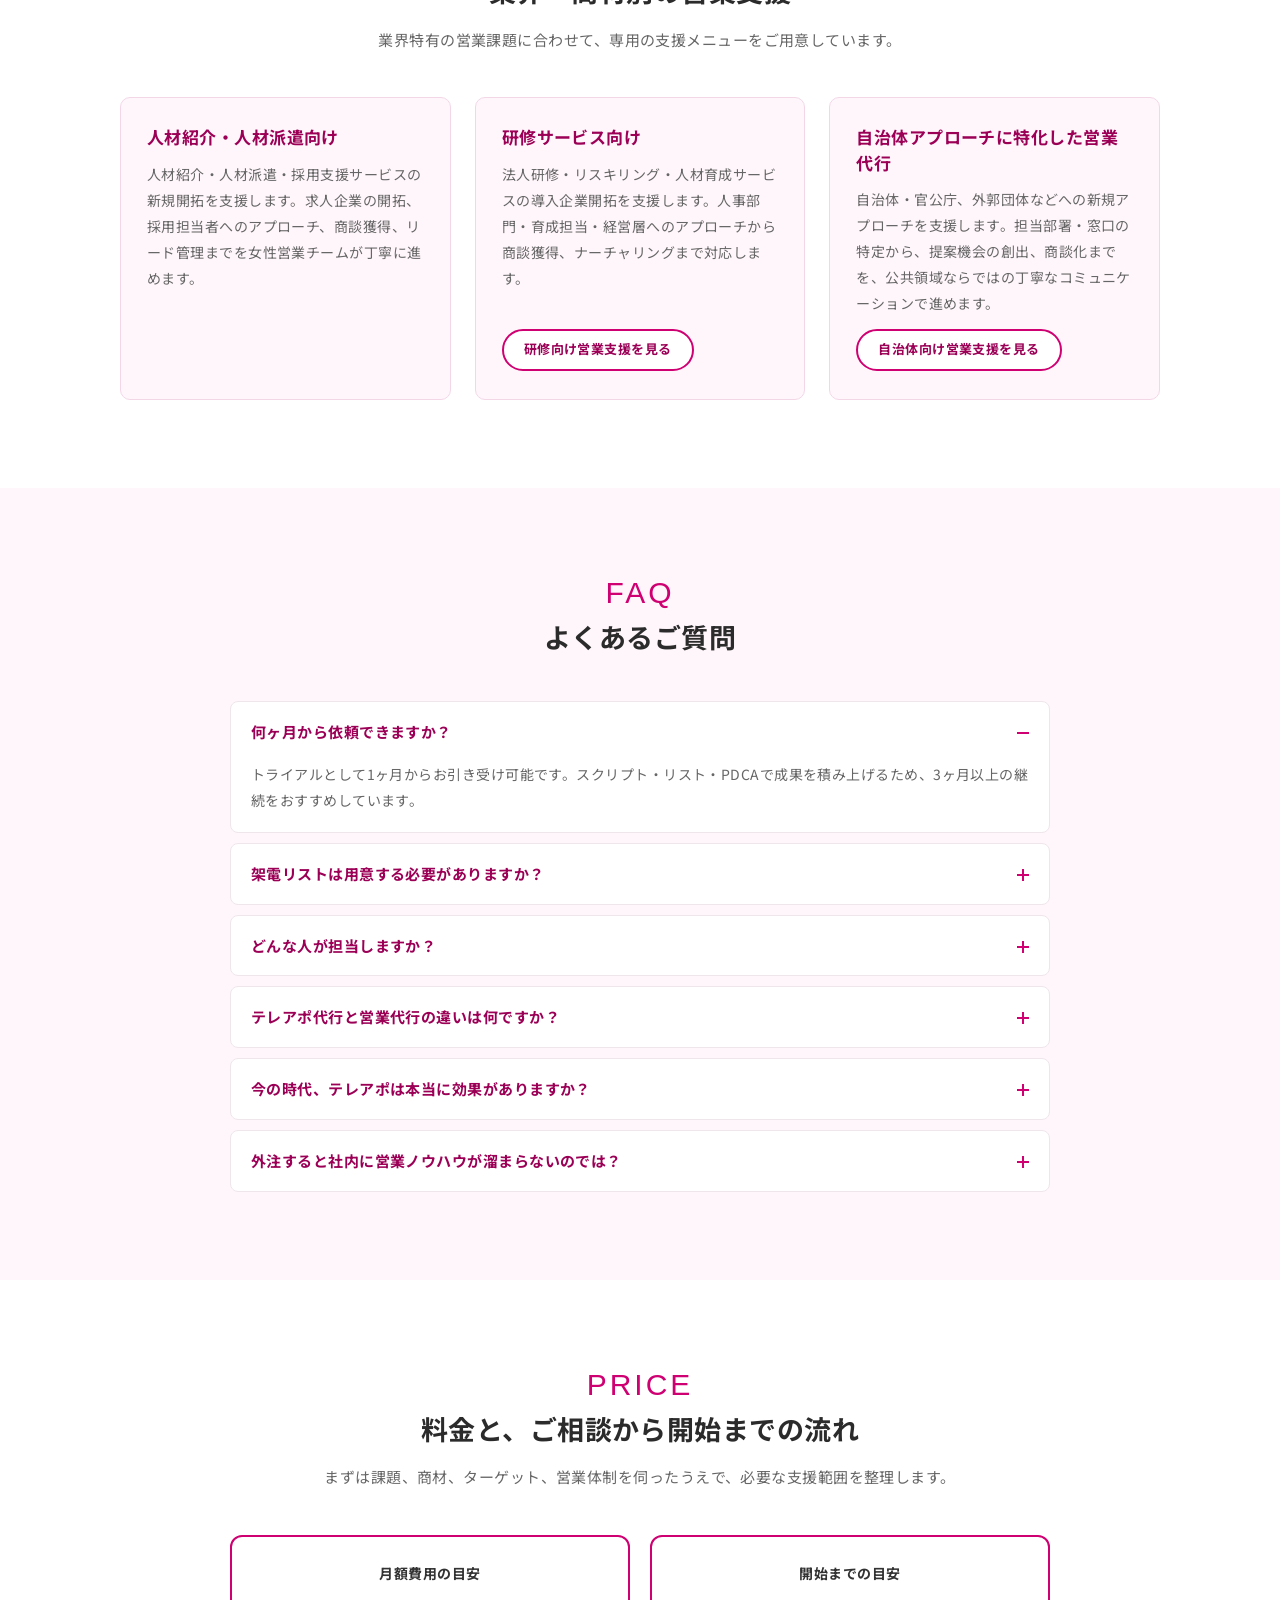
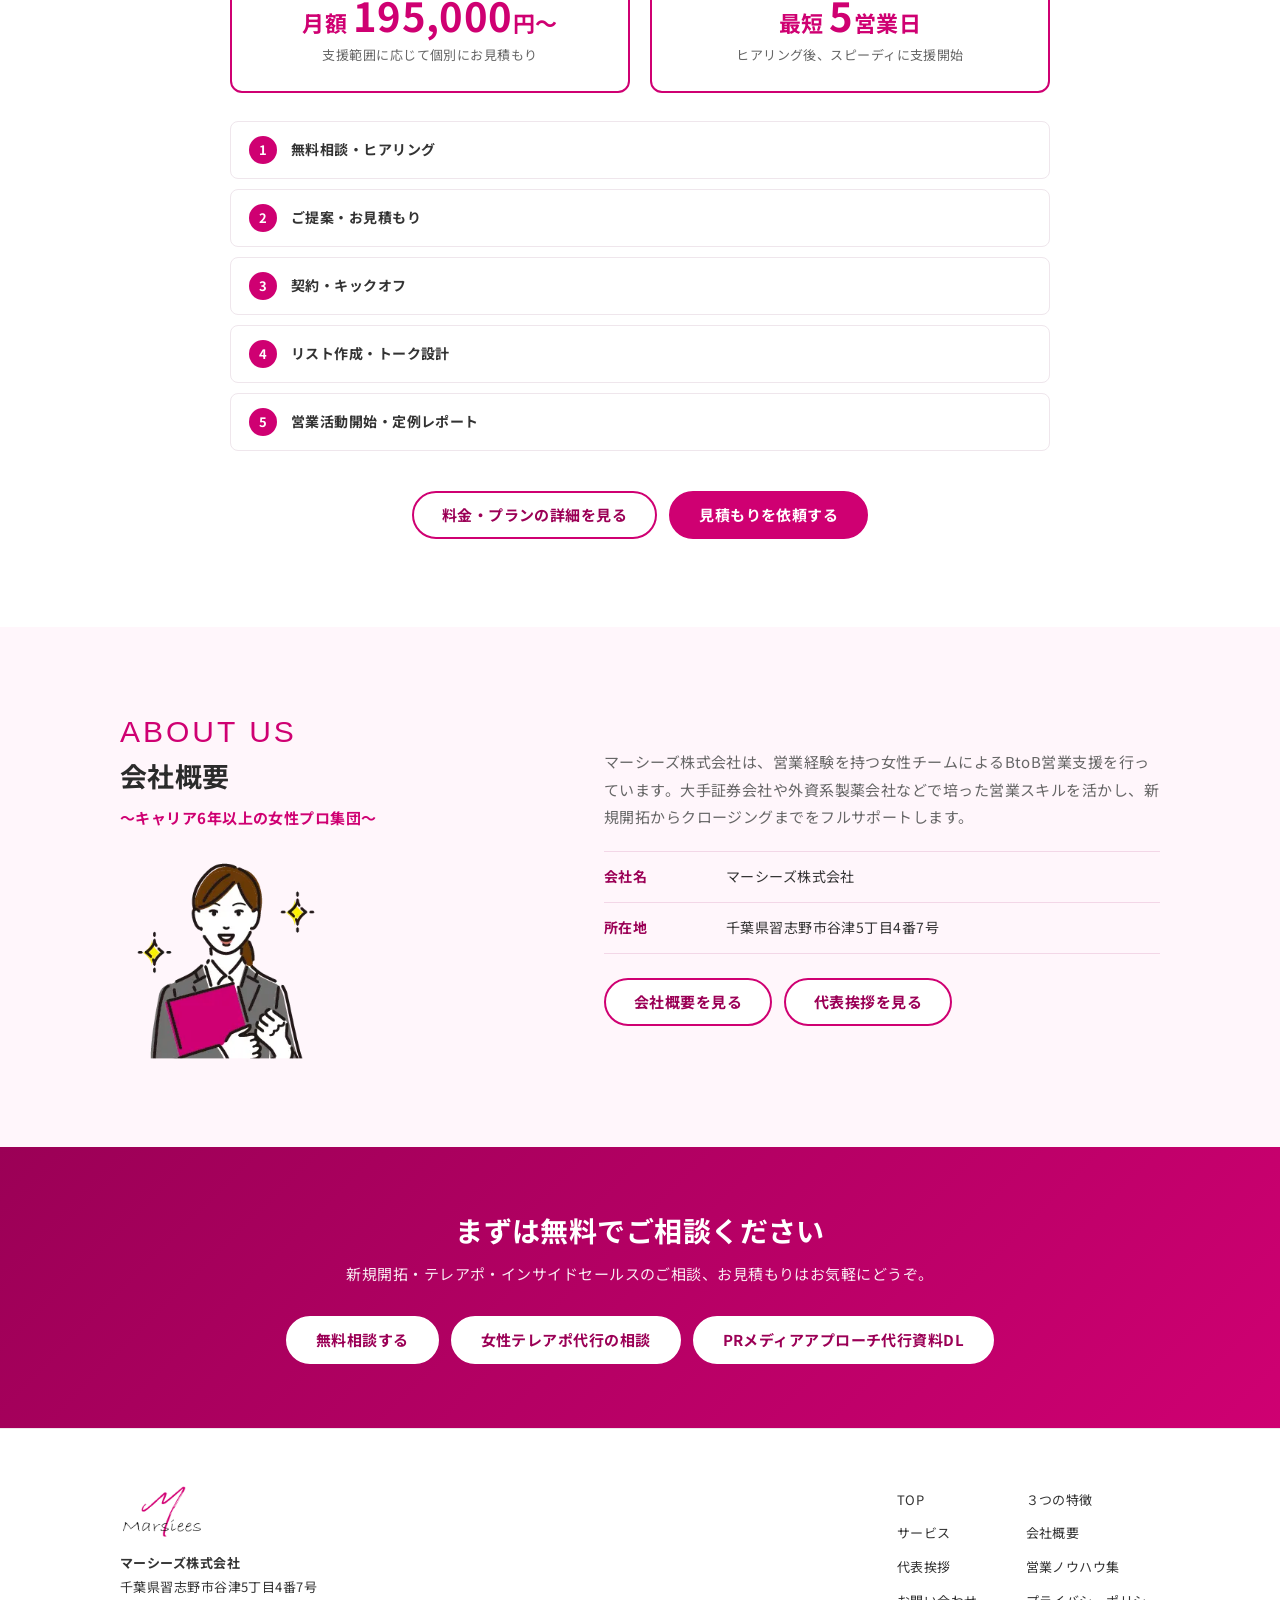
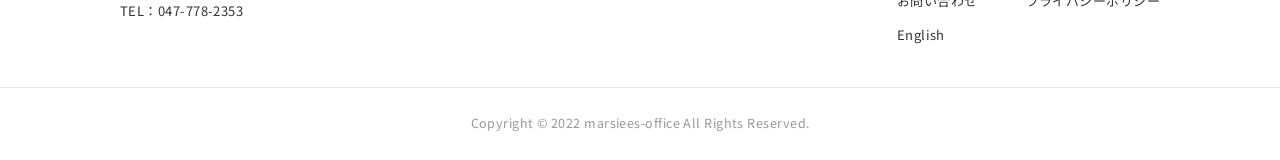
==== commit 894513e0: "日本語トップに会社概要とお問い合わせ誘導の帯を追加" ====
--- a/index.html
+++ b/index.html
@@ -419,6 +419,42 @@
     </div>
   </section>
 
+  <section class="section section--pink about" id="about">
+    <div class="inner about__inner">
+      <div class="about__head">
+        <div class="sec-head sec-head--left">
+          <span class="sec-head__en">About us</span>
+          <h2>会社概要</h2>
+        </div>
+        <p class="about__catch">〜キャリア6年以上の女性プロ集団〜</p>
+        <img class="about__illust" src="images/about-illust.webp" alt="資料を持つ女性営業のイラスト" width="271" height="280" loading="lazy">
+      </div>
+      <div class="about__body">
+        <p>マーシーズ株式会社は、営業経験を持つ女性チームによるBtoB営業支援を行っています。大手証券会社や外資系製薬会社などで培った営業スキルを活かし、新規開拓からクロージングまでをフルサポートします。</p>
+        <dl class="about__table">
+          <div><dt>会社名</dt><dd>マーシーズ株式会社</dd></div>
+          <div><dt>所在地</dt><dd>千葉県習志野市谷津5丁目4番7号</dd></div>
+        </dl>
+        <div class="about__btns">
+          <a class="btn btn--ghost" href="https://marsiees.com/about/">会社概要を見る</a>
+          <a class="btn btn--ghost" href="https://marsiees.com/about/message/">代表挨拶を見る</a>
+        </div>
+      </div>
+    </div>
+  </section>
+
+  <section class="cta">
+    <div class="inner">
+      <h2 class="cta__title">まずは無料でご相談ください</h2>
+      <p>新規開拓・テレアポ・インサイドセールスのご相談、お見積もりはお気軽にどうぞ。</p>
+      <div class="btn-row">
+        <a class="btn btn--white" href="https://marsiees.com/contact/">無料相談する</a>
+        <a class="btn btn--white" href="https://marsiees.com/teleapoeidaikou/">女性テレアポ代行の相談</a>
+        <a class="btn btn--white" href="https://marsiees.com/media-approach-dl/">PRメディアアプローチ代行資料DL</a>
+      </div>
+    </div>
+  </section>
+
 </main>
 
 <footer class="footer">
--- a/css/style.css
+++ b/css/style.css
@@ -53,7 +53,8 @@
   display: block;
 }
 
-a {
+a,
+a:visited {
   color: inherit;
 }
 
@@ -1231,3 +1232,112 @@
     font-size: 34px;
   }
 }
+
+.about__inner {
+  display: grid;
+  grid-template-columns: 1fr 1.3fr;
+  align-items: center;
+  gap: 56px;
+}
+
+.about__head .sec-head {
+  margin-bottom: 8px;
+}
+
+.about__catch {
+  color: var(--main);
+  font-weight: 700;
+}
+
+.about__illust {
+  width: 200px;
+  margin-top: 20px;
+}
+
+.about__body > p {
+  color: var(--text-sub);
+}
+
+.about__table {
+  margin-top: 20px;
+  border-top: 1px solid var(--pink-line);
+}
+
+.about__table div {
+  display: grid;
+  grid-template-columns: 110px 1fr;
+  gap: 12px;
+  padding: 12px 0;
+  border-bottom: 1px solid var(--pink-line);
+  font-size: 14px;
+}
+
+.about__table dt {
+  color: var(--main-dark);
+  font-weight: 700;
+}
+
+.about__table a {
+  text-decoration: none;
+}
+
+.about__btns {
+  display: flex;
+  flex-wrap: wrap;
+  gap: 12px;
+  margin-top: 24px;
+}
+
+.cta {
+  padding: 64px 0;
+  background: linear-gradient(135deg, var(--main-dark), var(--main));
+  color: var(--white);
+  text-align: center;
+}
+
+.cta__title {
+  font-size: clamp(22px, 2.6vw, 28px);
+  font-weight: 700;
+  line-height: 1.4;
+}
+
+.cta p {
+  margin-top: 10px;
+  opacity: .92;
+}
+
+.cta .btn-row {
+  margin-top: 28px;
+}
+
+.cta .btn--white:hover {
+  background: var(--soft-pink);
+}
+
+@media (max-width: 768px) {
+  .about__inner {
+    grid-template-columns: 1fr;
+    gap: 24px;
+  }
+
+  .about__head {
+    text-align: center;
+  }
+
+  .about__head .sec-head {
+    text-align: center;
+  }
+
+  .about__illust {
+    width: 150px;
+    margin: 16px auto 0;
+  }
+
+  .about__table div {
+    grid-template-columns: 80px 1fr;
+  }
+
+  .about__btns .btn {
+    flex: 1 1 100%;
+  }
+}
